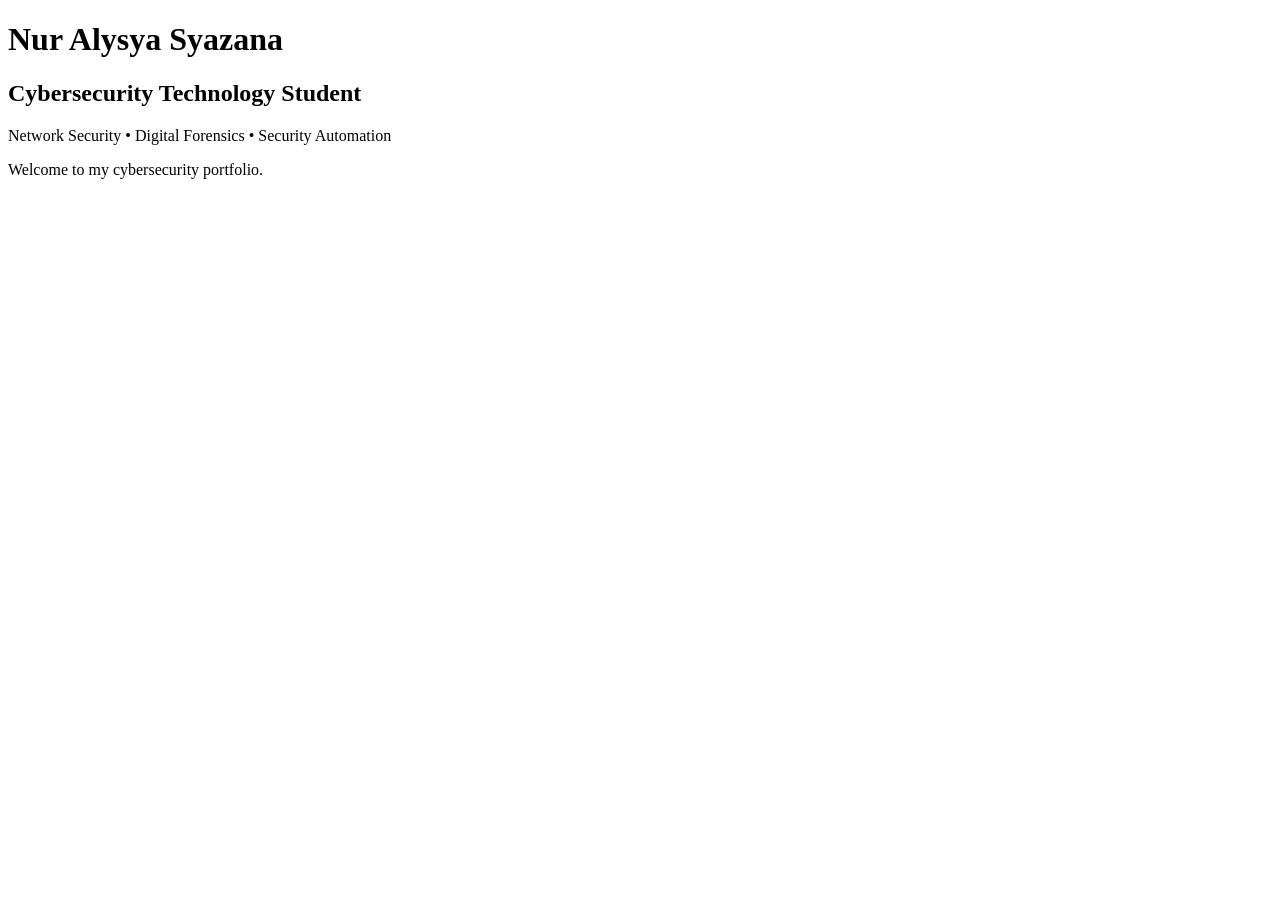
==== index.html @ 5897fd66 "Create index.html for cybersecurity portfolio Initial creation of an HTML portfolio page for Nur Aly" ====
<!DOCTYPE html>
<html lang="en">
<head>
    <meta charset="UTF-8">
    <meta name="viewport" content="width=device-width, initial-scale=1.0">
    <title>Nur Alysya Syazana | Cybersecurity Portfolio</title>
</head>

<body>

    <h1>Nur Alysya Syazana</h1>
    <h2>Cybersecurity Technology Student</h2>

    <p>
        Network Security • Digital Forensics • Security Automation
    </p>

    <p>
        Welcome to my cybersecurity portfolio.
    </p>

</body>
</html>
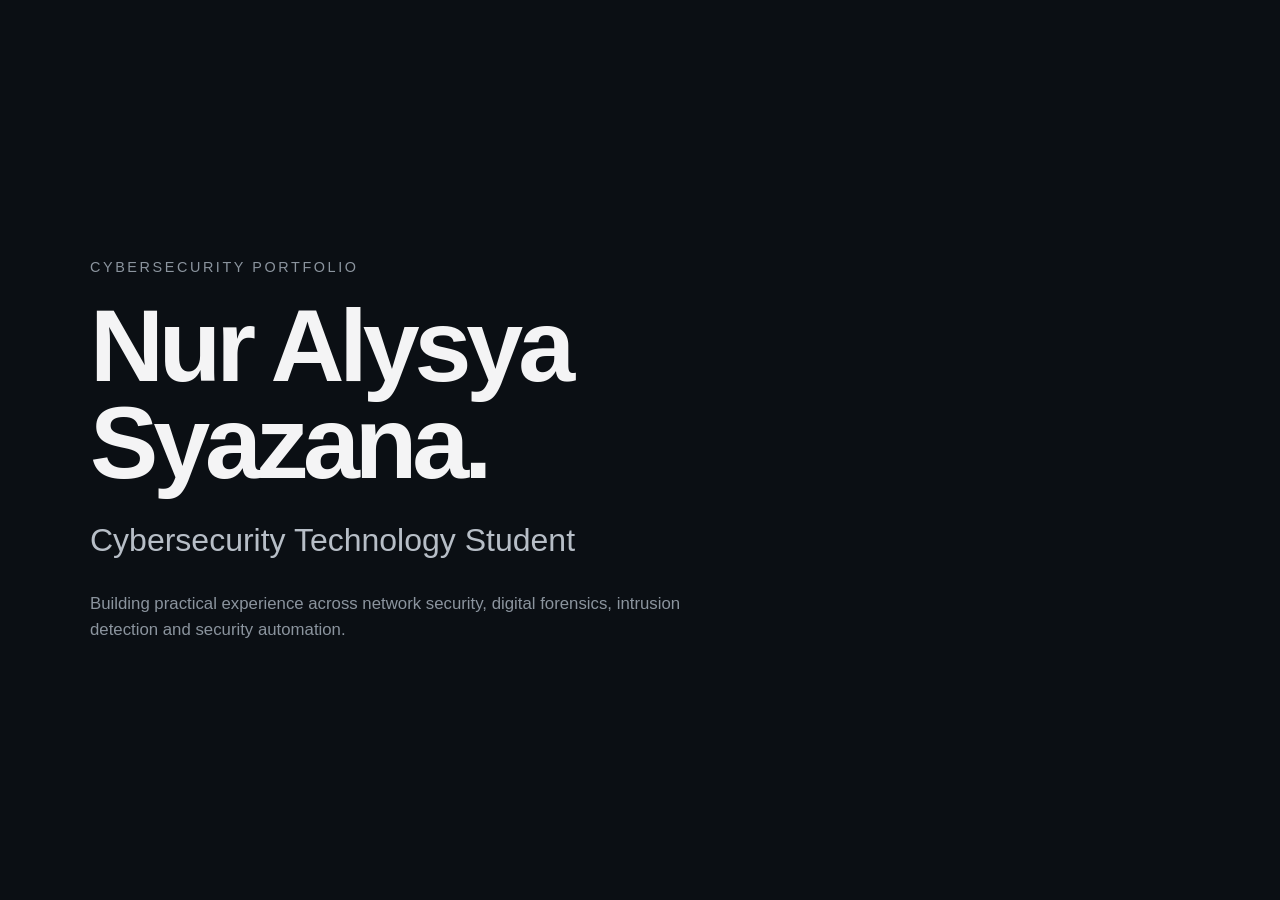
==== commit 42e0dda5: "Build portfolio hero section Updated the HTML structure to include a hero section with content relat" ====
--- a/index.html
+++ b/index.html
@@ -1,23 +1,34 @@
 <!DOCTYPE html>
 <html lang="en">
+
 <head>
     <meta charset="UTF-8">
     <meta name="viewport" content="width=device-width, initial-scale=1.0">
+    <link rel="stylesheet" href="style.css">
     <title>Nur Alysya Syazana | Cybersecurity Portfolio</title>
 </head>
 
 <body>
 
-    <h1>Nur Alysya Syazana</h1>
-    <h2>Cybersecurity Technology Student</h2>
+    <section class="hero">
+        <div class="container">
+            <div class="hero-content">
 
-    <p>
-        Network Security • Digital Forensics • Security Automation
-    </p>
+                <p class="eyebrow">Cybersecurity Portfolio</p>
 
-    <p>
-        Welcome to my cybersecurity portfolio.
-    </p>
+                <h1>Nur Alysya<br>Syazana.</h1>
+
+                <h2>Cybersecurity Technology Student</h2>
+
+                <p class="hero-description">
+                    Building practical experience across network security,
+                    digital forensics, intrusion detection and security automation.
+                </p>
+
+            </div>
+        </div>
+    </section>
 
 </body>
+
 </html>
--- a/style.css
+++ b/style.css
@@ -0,0 +1,59 @@
+* {
+    margin: 0;
+    padding: 0;
+    box-sizing: border-box;
+}
+
+html {
+    scroll-behavior: smooth;
+}
+
+body {
+    background-color: #0b0f14;
+    color: #f4f4f5;
+    font-family: Arial, Helvetica, sans-serif;
+    line-height: 1.6;
+}
+
+.container {
+    width: min(1100px, 90%);
+    margin: 0 auto;
+}
+
+.hero {
+    min-height: 100vh;
+    display: flex;
+    align-items: center;
+}
+
+.hero-content {
+    max-width: 850px;
+}
+
+.eyebrow {
+    font-size: 0.9rem;
+    text-transform: uppercase;
+    letter-spacing: 0.18em;
+    color: #8b949e;
+    margin-bottom: 18px;
+}
+
+h1 {
+    font-size: clamp(3rem, 8vw, 6.5rem);
+    line-height: 0.95;
+    letter-spacing: -0.05em;
+    margin-bottom: 24px;
+}
+
+.hero h2 {
+    font-size: clamp(1.3rem, 3vw, 2rem);
+    font-weight: 400;
+    color: #b7bec7;
+    margin-bottom: 24px;
+}
+
+.hero-description {
+    max-width: 650px;
+    font-size: 1.05rem;
+    color: #8b949e;
+}
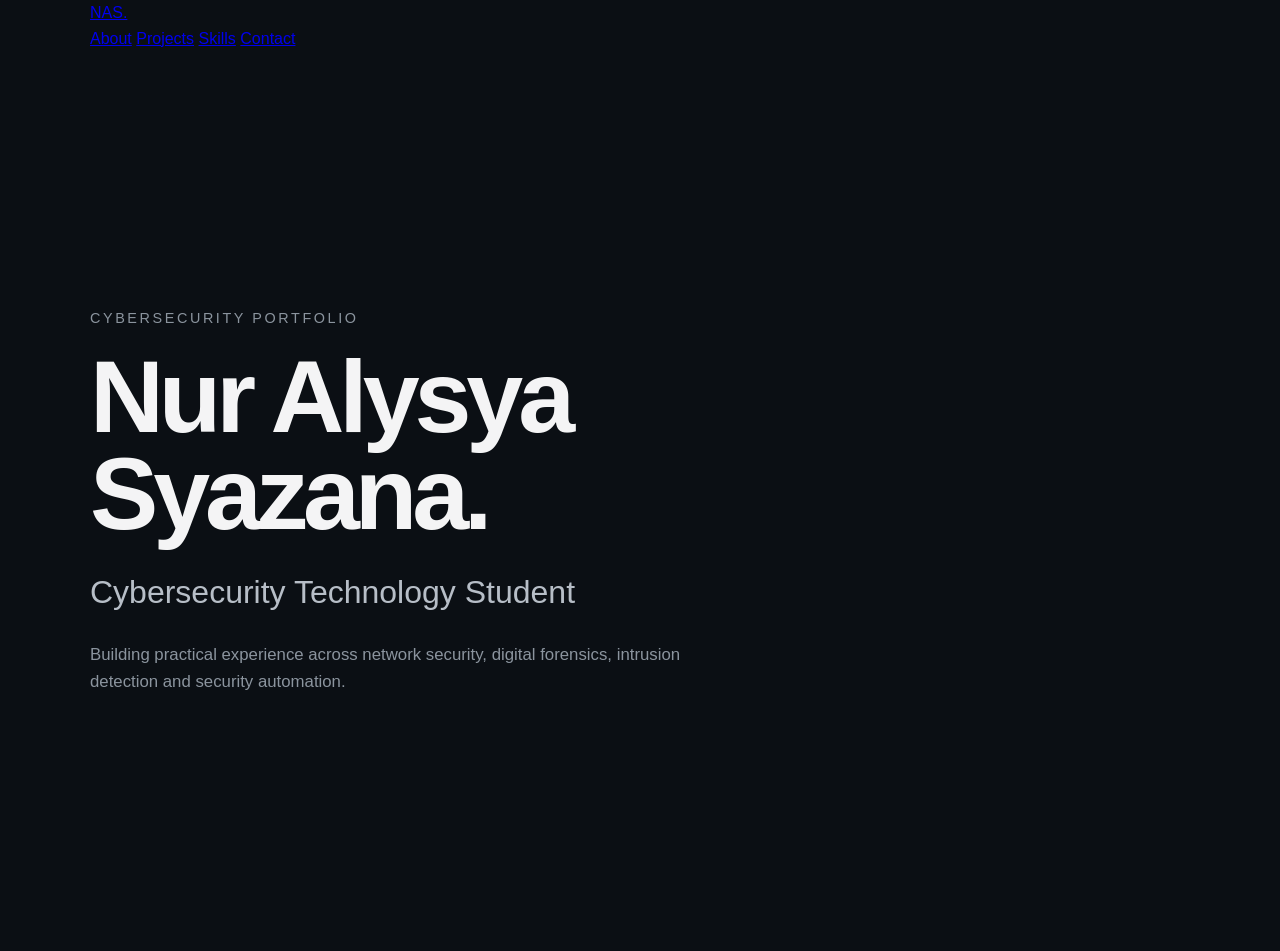
==== commit 856b98cd: "Add portfolio navigation" ====
--- a/index.html
+++ b/index.html
@@ -4,21 +4,49 @@
 <head>
     <meta charset="UTF-8">
     <meta name="viewport" content="width=device-width, initial-scale=1.0">
+
     <link rel="stylesheet" href="style.css">
+
     <title>Nur Alysya Syazana | Cybersecurity Portfolio</title>
 </head>
 
 <body>
 
+    <!-- NAVIGATION -->
+    <nav class="navbar">
+        <div class="container nav-container">
+
+            <a href="#" class="logo">NAS.</a>
+
+            <div class="nav-links">
+                <a href="#about">About</a>
+                <a href="#projects">Projects</a>
+                <a href="#skills">Skills</a>
+                <a href="#contact">Contact</a>
+            </div>
+
+        </div>
+    </nav>
+
+
+    <!-- HERO -->
     <section class="hero">
         <div class="container">
+
             <div class="hero-content">
 
-                <p class="eyebrow">Cybersecurity Portfolio</p>
+                <p class="eyebrow">
+                    Cybersecurity Portfolio
+                </p>
 
-                <h1>Nur Alysya<br>Syazana.</h1>
+                <h1>
+                    Nur Alysya<br>
+                    Syazana.
+                </h1>
 
-                <h2>Cybersecurity Technology Student</h2>
+                <h2>
+                    Cybersecurity Technology Student
+                </h2>
 
                 <p class="hero-description">
                     Building practical experience across network security,
@@ -26,6 +54,7 @@
                 </p>
 
             </div>
+
         </div>
     </section>
 
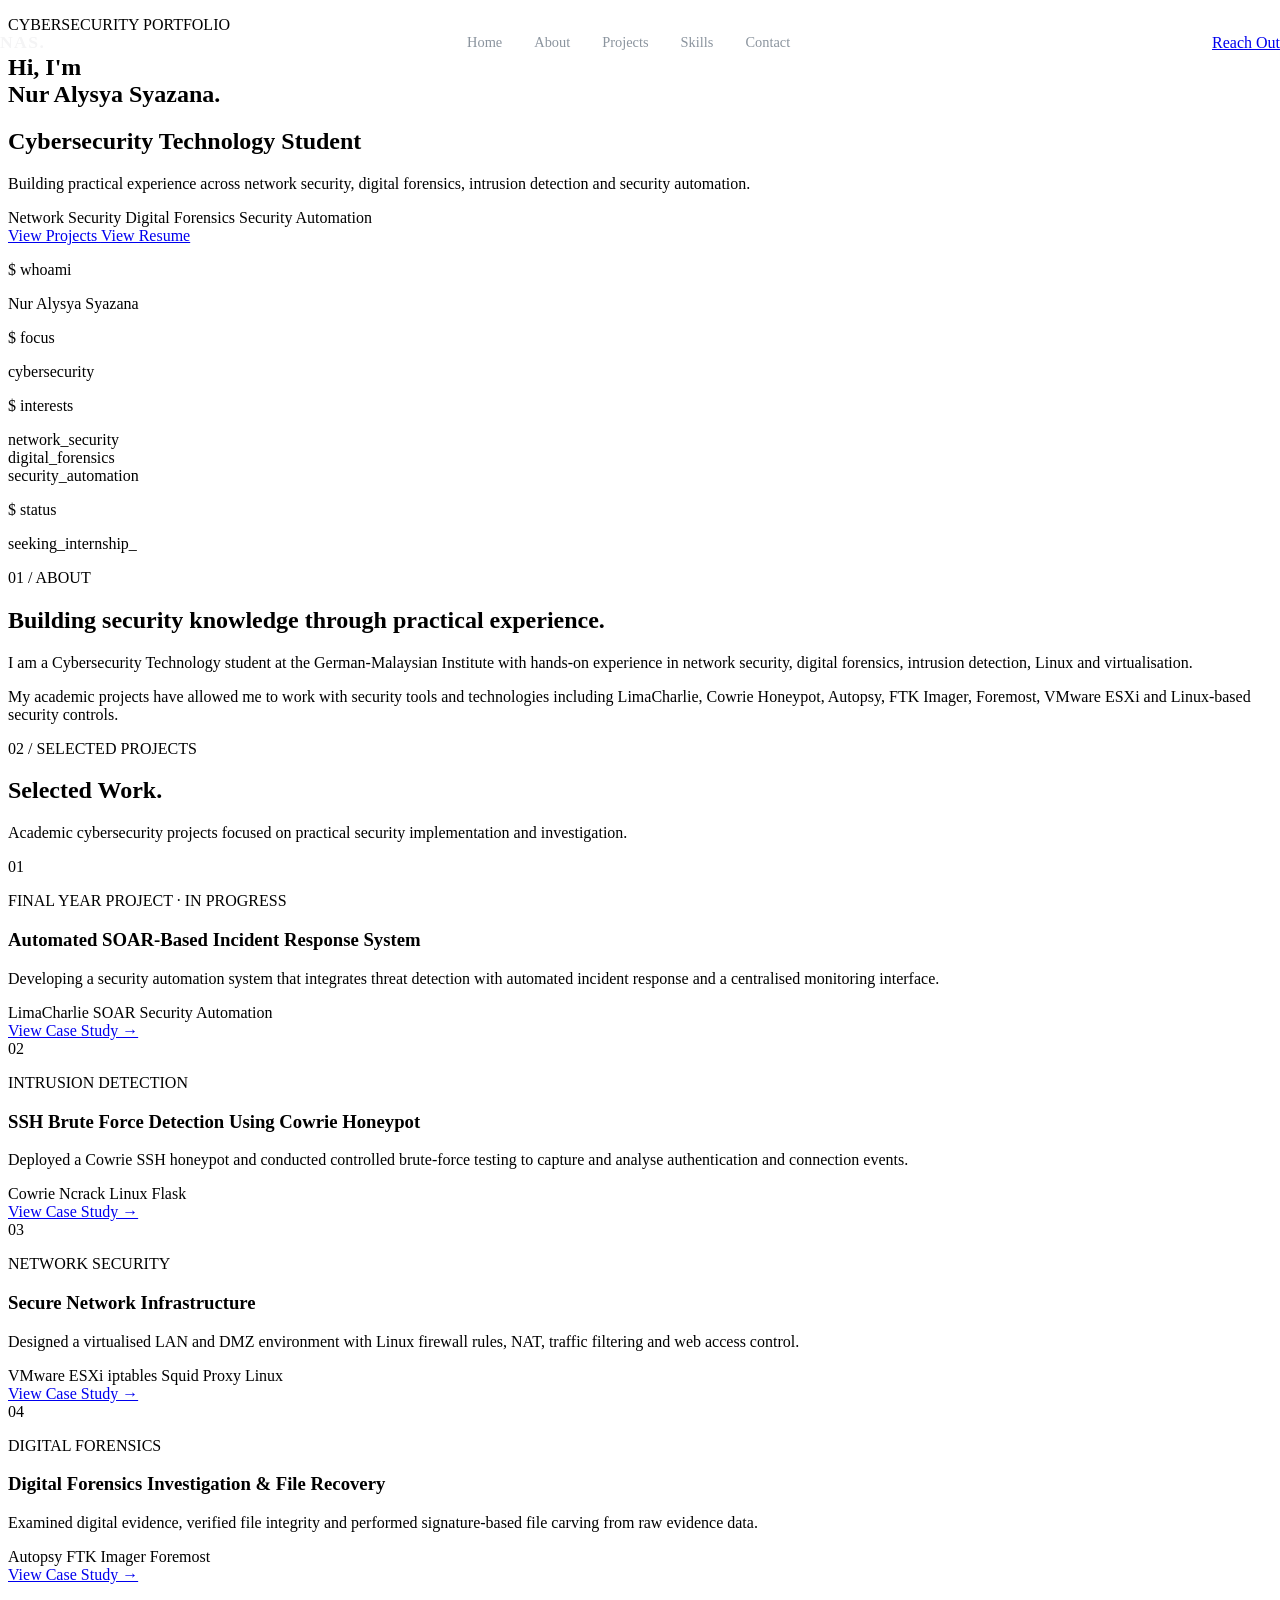
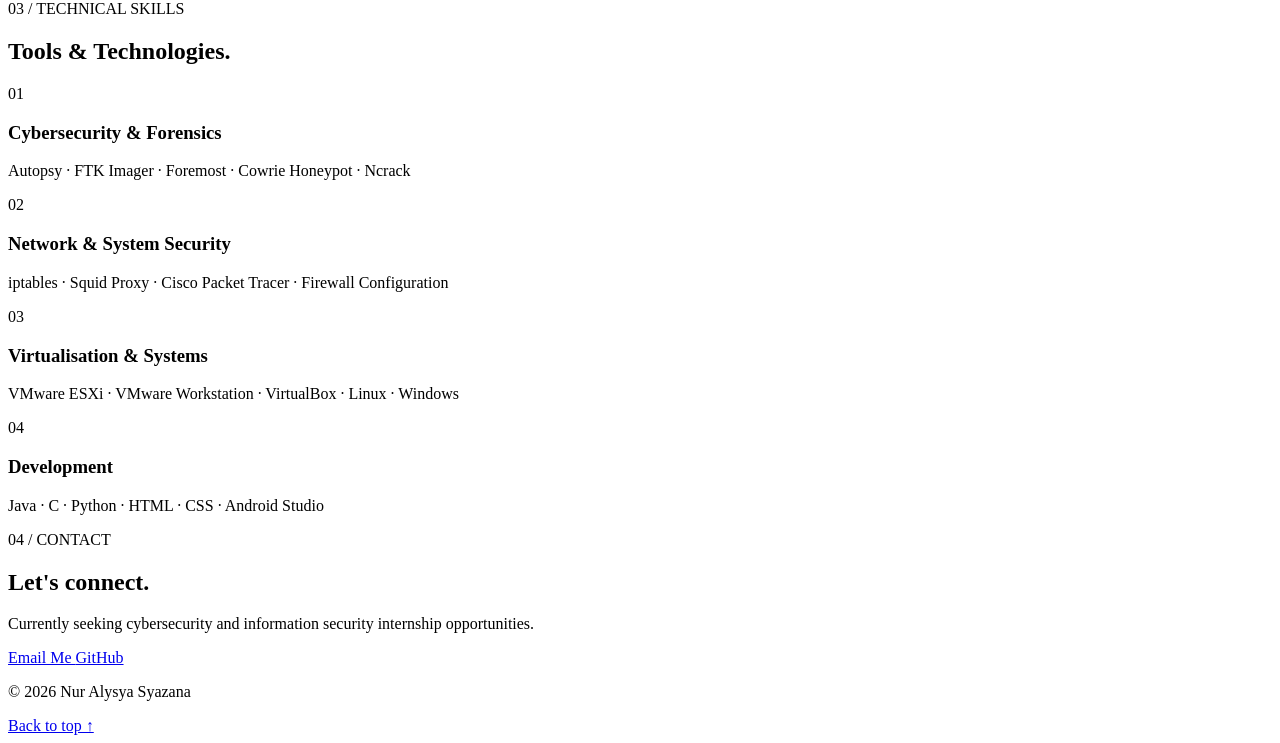
==== commit 226156a3: "Build complete portfolio structure" ====
--- a/index.html
+++ b/index.html
@@ -16,32 +16,36 @@
     <nav class="navbar">
         <div class="container nav-container">
 
-            <a href="#" class="logo">NAS.</a>
+            <a href="#home" class="logo">NAS<span>.</span></a>
 
             <div class="nav-links">
+                <a href="#home">Home</a>
                 <a href="#about">About</a>
                 <a href="#projects">Projects</a>
                 <a href="#skills">Skills</a>
                 <a href="#contact">Contact</a>
             </div>
 
+            <a href="#contact" class="nav-contact">Reach Out</a>
+
         </div>
     </nav>
 
 
-    <!-- HERO -->
-    <section class="hero">
-        <div class="container">
+    <!-- HOME -->
+    <section class="hero" id="home">
+
+        <div class="container hero-grid">
 
             <div class="hero-content">
 
                 <p class="eyebrow">
-                    Cybersecurity Portfolio
+                    CYBERSECURITY PORTFOLIO
                 </p>
 
                 <h1>
-                    Nur Alysya<br>
-                    Syazana.
+                    Hi, I'm<br>
+                    <span>Nur Alysya Syazana.</span>
                 </h1>
 
                 <h2>
@@ -53,11 +57,389 @@
                     digital forensics, intrusion detection and security automation.
                 </p>
 
-            </div>
-
-        </div>
+                <div class="hero-tags">
+                    <span>Network Security</span>
+                    <span>Digital Forensics</span>
+                    <span>Security Automation</span>
+                </div>
+
+                <div class="hero-buttons">
+                    <a href="#projects" class="btn btn-primary">
+                        View Projects
+                    </a>
+
+                    <a href="#" class="btn btn-secondary">
+                        View Resume
+                    </a>
+                </div>
+
+            </div>
+
+
+            <div class="hero-visual">
+
+                <div class="terminal-card">
+
+                    <div class="terminal-top">
+                        <span></span>
+                        <span></span>
+                        <span></span>
+                    </div>
+
+                    <div class="terminal-content">
+
+                        <p>
+                            <span class="terminal-symbol">$</span>
+                            whoami
+                        </p>
+
+                        <p class="terminal-answer">
+                            Nur Alysya Syazana
+                        </p>
+
+                        <p>
+                            <span class="terminal-symbol">$</span>
+                            focus
+                        </p>
+
+                        <p class="terminal-answer">
+                            cybersecurity
+                        </p>
+
+                        <p>
+                            <span class="terminal-symbol">$</span>
+                            interests
+                        </p>
+
+                        <p class="terminal-answer">
+                            network_security<br>
+                            digital_forensics<br>
+                            security_automation
+                        </p>
+
+                        <p>
+                            <span class="terminal-symbol">$</span>
+                            status
+                        </p>
+
+                        <p class="terminal-active">
+                            seeking_internship_
+                        </p>
+
+                    </div>
+
+                </div>
+
+            </div>
+
+        </div>
+
     </section>
 
+
+    <!-- ABOUT -->
+    <section class="section" id="about">
+
+        <div class="container">
+
+            <p class="section-number">01 / ABOUT</p>
+
+            <div class="about-grid">
+
+                <h2 class="section-title">
+                    Building security knowledge
+                    through practical experience.
+                </h2>
+
+                <div class="about-text">
+
+                    <p>
+                        I am a Cybersecurity Technology student at the
+                        German-Malaysian Institute with hands-on experience
+                        in network security, digital forensics, intrusion
+                        detection, Linux and virtualisation.
+                    </p>
+
+                    <p>
+                        My academic projects have allowed me to work with
+                        security tools and technologies including LimaCharlie,
+                        Cowrie Honeypot, Autopsy, FTK Imager, Foremost,
+                        VMware ESXi and Linux-based security controls.
+                    </p>
+
+                </div>
+
+            </div>
+
+        </div>
+
+    </section>
+
+
+    <!-- PROJECTS -->
+    <section class="section projects-section" id="projects">
+
+        <div class="container">
+
+            <p class="section-number">02 / SELECTED PROJECTS</p>
+
+            <div class="section-heading">
+                <h2 class="section-title">
+                    Selected Work.
+                </h2>
+
+                <p>
+                    Academic cybersecurity projects focused on practical
+                    security implementation and investigation.
+                </p>
+            </div>
+
+
+            <div class="project-grid">
+
+                <!-- PROJECT 1 -->
+                <article class="project-card">
+
+                    <div class="project-number">01</div>
+
+                    <p class="project-status">
+                        FINAL YEAR PROJECT · IN PROGRESS
+                    </p>
+
+                    <h3>
+                        Automated SOAR-Based
+                        Incident Response System
+                    </h3>
+
+                    <p class="project-description">
+                        Developing a security automation system that integrates
+                        threat detection with automated incident response and
+                        a centralised monitoring interface.
+                    </p>
+
+                    <div class="project-tools">
+                        <span>LimaCharlie</span>
+                        <span>SOAR</span>
+                        <span>Security Automation</span>
+                    </div>
+
+                    <a href="#" class="project-link">
+                        View Case Study →
+                    </a>
+
+                </article>
+
+
+                <!-- PROJECT 2 -->
+                <article class="project-card">
+
+                    <div class="project-number">02</div>
+
+                    <p class="project-status">
+                        INTRUSION DETECTION
+                    </p>
+
+                    <h3>
+                        SSH Brute Force Detection
+                        Using Cowrie Honeypot
+                    </h3>
+
+                    <p class="project-description">
+                        Deployed a Cowrie SSH honeypot and conducted controlled
+                        brute-force testing to capture and analyse authentication
+                        and connection events.
+                    </p>
+
+                    <div class="project-tools">
+                        <span>Cowrie</span>
+                        <span>Ncrack</span>
+                        <span>Linux</span>
+                        <span>Flask</span>
+                    </div>
+
+                    <a href="#" class="project-link">
+                        View Case Study →
+                    </a>
+
+                </article>
+
+
+                <!-- PROJECT 3 -->
+                <article class="project-card">
+
+                    <div class="project-number">03</div>
+
+                    <p class="project-status">
+                        NETWORK SECURITY
+                    </p>
+
+                    <h3>
+                        Secure Network
+                        Infrastructure
+                    </h3>
+
+                    <p class="project-description">
+                        Designed a virtualised LAN and DMZ environment with
+                        Linux firewall rules, NAT, traffic filtering and
+                        web access control.
+                    </p>
+
+                    <div class="project-tools">
+                        <span>VMware ESXi</span>
+                        <span>iptables</span>
+                        <span>Squid Proxy</span>
+                        <span>Linux</span>
+                    </div>
+
+                    <a href="#" class="project-link">
+                        View Case Study →
+                    </a>
+
+                </article>
+
+
+                <!-- PROJECT 4 -->
+                <article class="project-card">
+
+                    <div class="project-number">04</div>
+
+                    <p class="project-status">
+                        DIGITAL FORENSICS
+                    </p>
+
+                    <h3>
+                        Digital Forensics
+                        Investigation & File Recovery
+                    </h3>
+
+                    <p class="project-description">
+                        Examined digital evidence, verified file integrity
+                        and performed signature-based file carving from
+                        raw evidence data.
+                    </p>
+
+                    <div class="project-tools">
+                        <span>Autopsy</span>
+                        <span>FTK Imager</span>
+                        <span>Foremost</span>
+                    </div>
+
+                    <a href="#" class="project-link">
+                        View Case Study →
+                    </a>
+
+                </article>
+
+            </div>
+
+        </div>
+
+    </section>
+
+
+    <!-- SKILLS -->
+    <section class="section" id="skills">
+
+        <div class="container">
+
+            <p class="section-number">03 / TECHNICAL SKILLS</p>
+
+            <h2 class="section-title">
+                Tools & Technologies.
+            </h2>
+
+
+            <div class="skills-grid">
+
+                <div class="skill-card">
+                    <p>01</p>
+                    <h3>Cybersecurity & Forensics</h3>
+                    <span>
+                        Autopsy · FTK Imager · Foremost ·
+                        Cowrie Honeypot · Ncrack
+                    </span>
+                </div>
+
+                <div class="skill-card">
+                    <p>02</p>
+                    <h3>Network & System Security</h3>
+                    <span>
+                        iptables · Squid Proxy · Cisco Packet Tracer ·
+                        Firewall Configuration
+                    </span>
+                </div>
+
+                <div class="skill-card">
+                    <p>03</p>
+                    <h3>Virtualisation & Systems</h3>
+                    <span>
+                        VMware ESXi · VMware Workstation ·
+                        VirtualBox · Linux · Windows
+                    </span>
+                </div>
+
+                <div class="skill-card">
+                    <p>04</p>
+                    <h3>Development</h3>
+                    <span>
+                        Java · C · Python · HTML · CSS ·
+                        Android Studio
+                    </span>
+                </div>
+
+            </div>
+
+        </div>
+
+    </section>
+
+
+    <!-- CONTACT -->
+    <section class="section contact-section" id="contact">
+
+        <div class="container contact-container">
+
+            <p class="section-number">04 / CONTACT</p>
+
+            <h2>
+                Let's connect.
+            </h2>
+
+            <p class="contact-description">
+                Currently seeking cybersecurity and information security
+                internship opportunities.
+            </p>
+
+            <div class="contact-links">
+
+                <a href="mailto:alysya.nana@gmail.com">
+                    Email Me
+                </a>
+
+                <a href="https://github.com/Alysyazana19"
+                   target="_blank"
+                   rel="noopener noreferrer">
+                    GitHub
+                </a>
+
+            </div>
+
+            <div class="footer">
+
+                <p>
+                    © 2026 Nur Alysya Syazana
+                </p>
+
+                <a href="#home">
+                    Back to top ↑
+                </a>
+
+            </div>
+
+        </div>
+
+    </section>
+
 </body>
 
 </html>
--- a/style.css
+++ b/style.css
@@ -1,59 +1,40 @@
-* {
-    margin: 0;
-    padding: 0;
-    box-sizing: border-box;
+/* Navigation */
+
+.navbar {
+    position: absolute;
+    top: 0;
+    left: 0;
+    width: 100%;
+    padding: 32px 0;
+    z-index: 100;
 }
 
-html {
-    scroll-behavior: smooth;
-}
-
-body {
-    background-color: #0b0f14;
-    color: #f4f4f5;
-    font-family: Arial, Helvetica, sans-serif;
-    line-height: 1.6;
-}
-
-.container {
-    width: min(1100px, 90%);
-    margin: 0 auto;
-}
-
-.hero {
-    min-height: 100vh;
+.nav-container {
     display: flex;
+    justify-content: space-between;
     align-items: center;
 }
 
-.hero-content {
-    max-width: 850px;
+.logo {
+    color: #f4f4f5;
+    text-decoration: none;
+    font-size: 1.1rem;
+    font-weight: 700;
+    letter-spacing: 0.08em;
 }
 
-.eyebrow {
-    font-size: 0.9rem;
-    text-transform: uppercase;
-    letter-spacing: 0.18em;
-    color: #8b949e;
-    margin-bottom: 18px;
+.nav-links {
+    display: flex;
+    gap: 32px;
 }
 
-h1 {
-    font-size: clamp(3rem, 8vw, 6.5rem);
-    line-height: 0.95;
-    letter-spacing: -0.05em;
-    margin-bottom: 24px;
+.nav-links a {
+    color: #8b949e;
+    text-decoration: none;
+    font-size: 0.9rem;
+    transition: color 0.2s ease;
 }
 
-.hero h2 {
-    font-size: clamp(1.3rem, 3vw, 2rem);
-    font-weight: 400;
-    color: #b7bec7;
-    margin-bottom: 24px;
+.nav-links a:hover {
+    color: #f4f4f5;
 }
-
-.hero-description {
-    max-width: 650px;
-    font-size: 1.05rem;
-    color: #8b949e;
-}
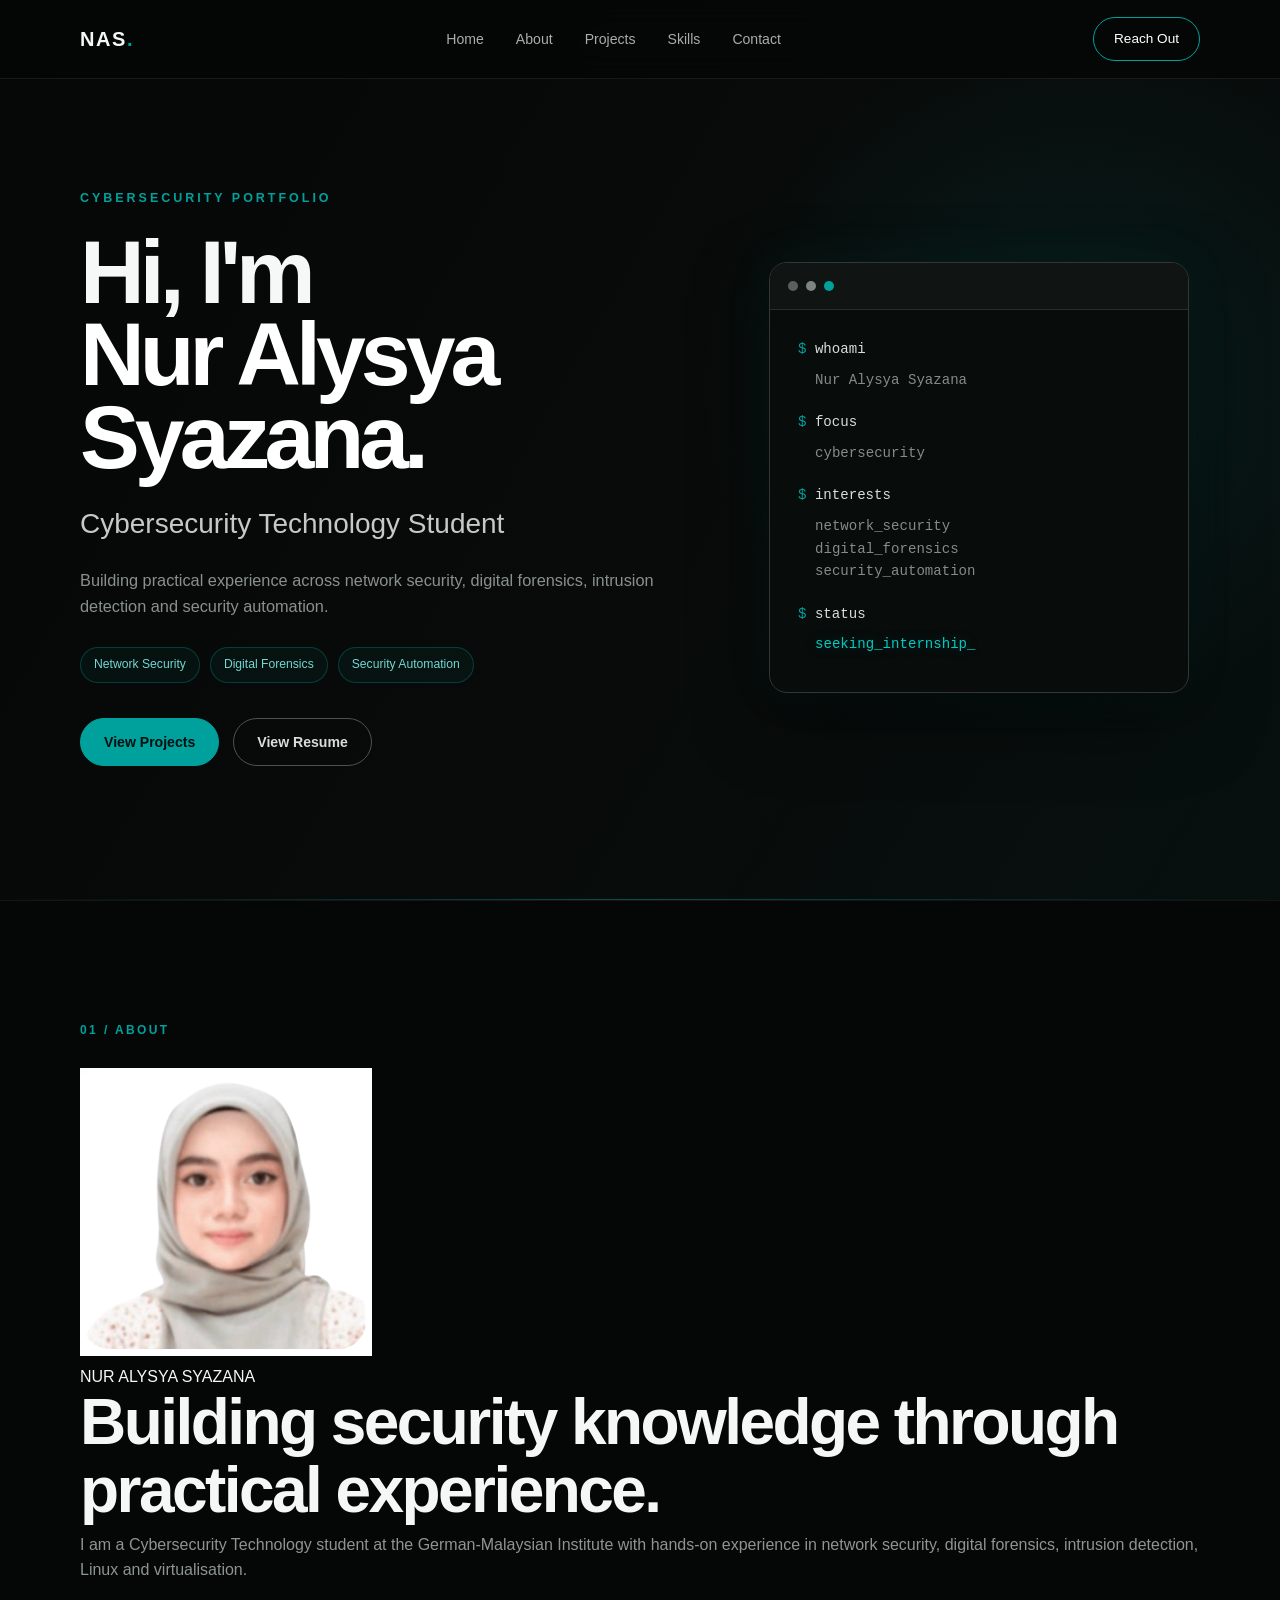
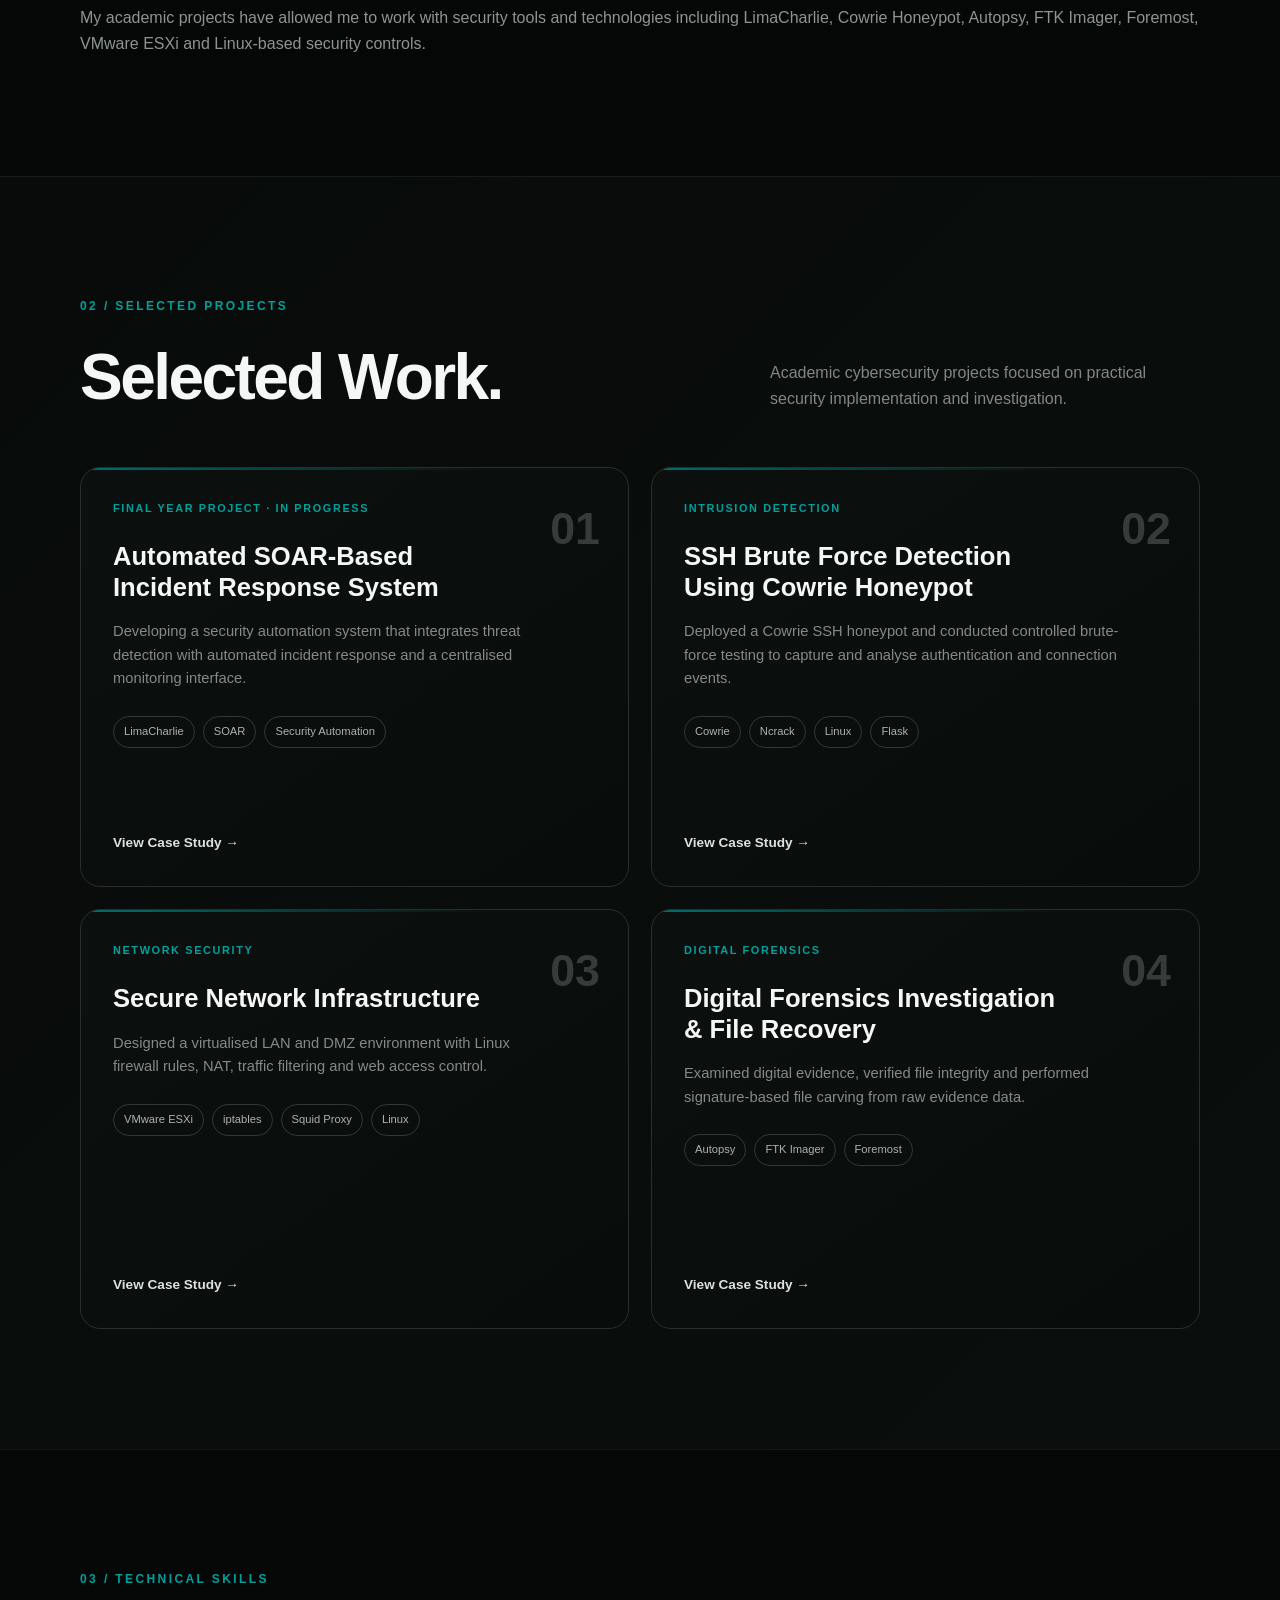
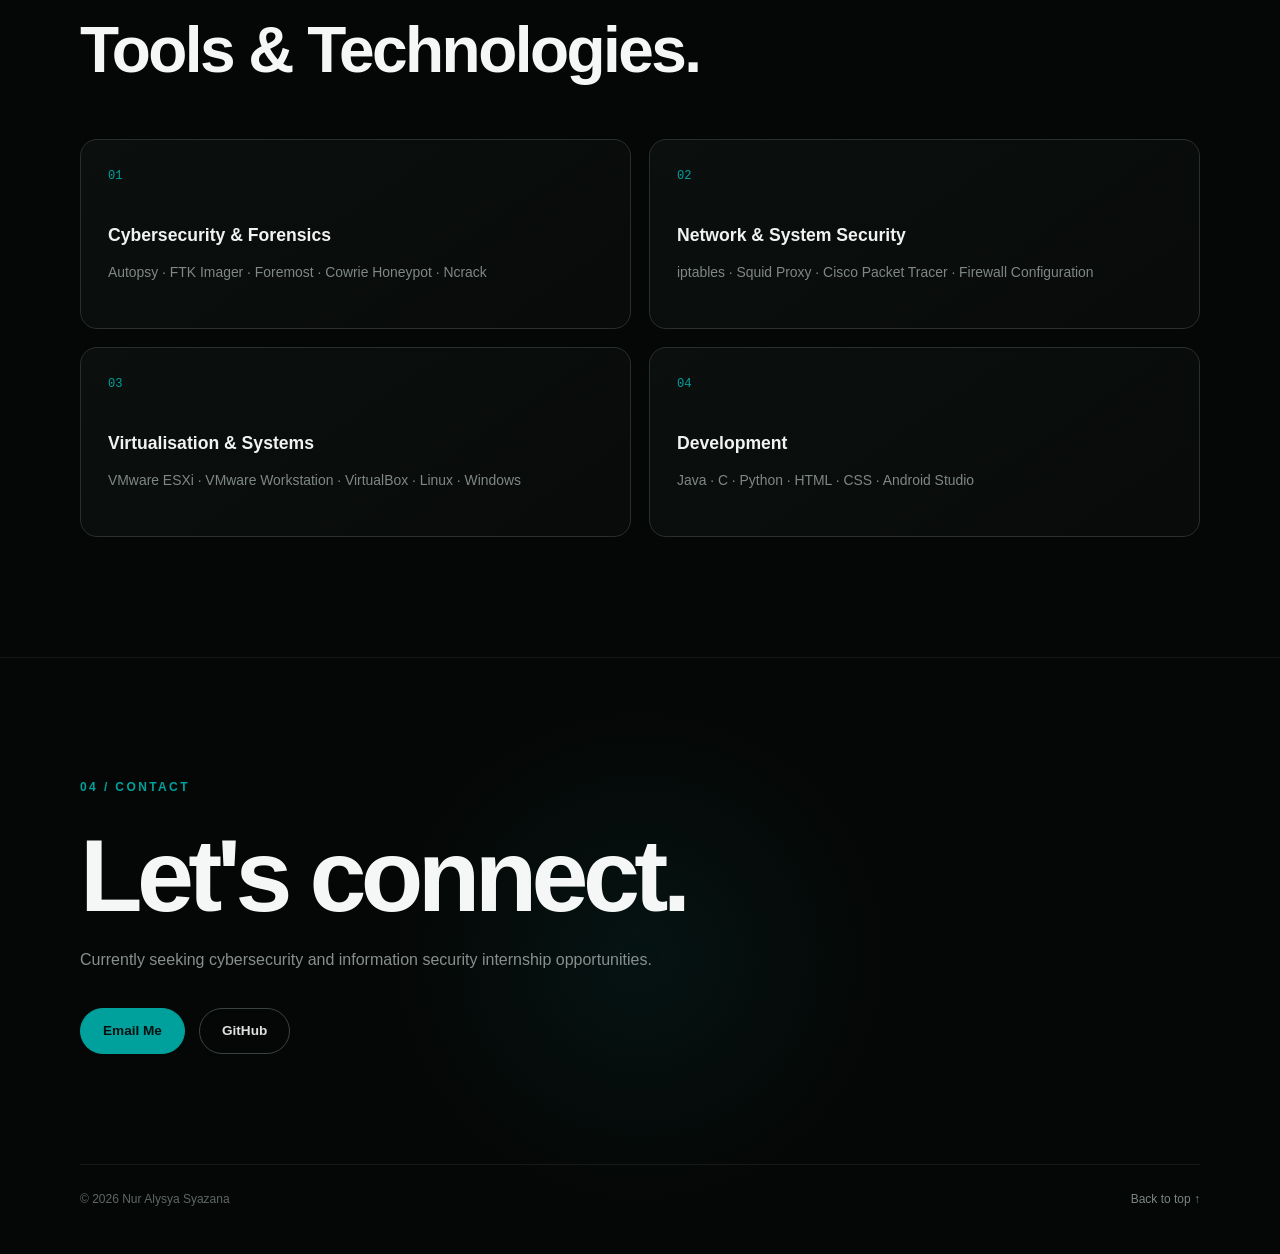
==== commit e9995ee6: "Add profile photo to About section Added profile photo section and updated content in the about sect" ====
--- a/index.html
+++ b/index.html
@@ -64,6 +64,7 @@
                 </div>
 
                 <div class="hero-buttons">
+
                     <a href="#projects" class="btn btn-primary">
                         View Projects
                     </a>
@@ -71,6 +72,7 @@
                     <a href="#" class="btn btn-secondary">
                         View Resume
                     </a>
+
                 </div>
 
             </div>
@@ -144,28 +146,51 @@
 
             <p class="section-number">01 / ABOUT</p>
 
-            <div class="about-grid">
-
-                <h2 class="section-title">
-                    Building security knowledge
-                    through practical experience.
-                </h2>
-
-                <div class="about-text">
-
-                    <p>
-                        I am a Cybersecurity Technology student at the
-                        German-Malaysian Institute with hands-on experience
-                        in network security, digital forensics, intrusion
-                        detection, Linux and virtualisation.
-                    </p>
-
-                    <p>
-                        My academic projects have allowed me to work with
-                        security tools and technologies including LimaCharlie,
-                        Cowrie Honeypot, Autopsy, FTK Imager, Foremost,
-                        VMware ESXi and Linux-based security controls.
-                    </p>
+            <div class="about-profile-grid">
+
+                <!-- PROFILE PHOTO -->
+                <div class="profile-photo-wrapper">
+
+                    <div class="profile-photo">
+                        <img
+                            src="profile.png"
+                            alt="Nur Alysya Syazana"
+                        >
+                    </div>
+
+                    <div class="profile-label">
+                        <span></span>
+                        NUR ALYSYA SYAZANA
+                    </div>
+
+                </div>
+
+
+                <!-- ABOUT CONTENT -->
+                <div class="about-content">
+
+                    <h2 class="section-title">
+                        Building security knowledge
+                        through practical experience.
+                    </h2>
+
+                    <div class="about-text">
+
+                        <p>
+                            I am a Cybersecurity Technology student at the
+                            German-Malaysian Institute with hands-on experience
+                            in network security, digital forensics, intrusion
+                            detection, Linux and virtualisation.
+                        </p>
+
+                        <p>
+                            My academic projects have allowed me to work with
+                            security tools and technologies including LimaCharlie,
+                            Cowrie Honeypot, Autopsy, FTK Imager, Foremost,
+                            VMware ESXi and Linux-based security controls.
+                        </p>
+
+                    </div>
 
                 </div>
 
@@ -184,6 +209,7 @@
             <p class="section-number">02 / SELECTED PROJECTS</p>
 
             <div class="section-heading">
+
                 <h2 class="section-title">
                     Selected Work.
                 </h2>
@@ -192,6 +218,7 @@
                     Academic cybersecurity projects focused on practical
                     security implementation and investigation.
                 </p>
+
             </div>
 
 
@@ -353,34 +380,45 @@
 
                 <div class="skill-card">
                     <p>01</p>
+
                     <h3>Cybersecurity & Forensics</h3>
+
                     <span>
                         Autopsy · FTK Imager · Foremost ·
                         Cowrie Honeypot · Ncrack
                     </span>
                 </div>
 
+
                 <div class="skill-card">
                     <p>02</p>
+
                     <h3>Network & System Security</h3>
+
                     <span>
                         iptables · Squid Proxy · Cisco Packet Tracer ·
                         Firewall Configuration
                     </span>
                 </div>
 
+
                 <div class="skill-card">
                     <p>03</p>
+
                     <h3>Virtualisation & Systems</h3>
+
                     <span>
                         VMware ESXi · VMware Workstation ·
                         VirtualBox · Linux · Windows
                     </span>
                 </div>
 
+
                 <div class="skill-card">
                     <p>04</p>
+
                     <h3>Development</h3>
+
                     <span>
                         Java · C · Python · HTML · CSS ·
                         Android Studio
@@ -410,19 +448,23 @@
                 internship opportunities.
             </p>
 
+
             <div class="contact-links">
 
                 <a href="mailto:alysya.nana@gmail.com">
                     Email Me
                 </a>
 
-                <a href="https://github.com/Alysyazana19"
-                   target="_blank"
-                   rel="noopener noreferrer">
+                <a
+                    href="https://github.com/Alysyazana19"
+                    target="_blank"
+                    rel="noopener noreferrer"
+                >
                     GitHub
                 </a>
 
             </div>
+
 
             <div class="footer">
 
--- a/style.css
+++ b/style.css
@@ -1,40 +1,952 @@
-/* Navigation */
+/* ========================================
+   NUR ALYSYA SYAZANA
+   CYBERSECURITY PORTFOLIO
+
+   Graphite / Turquoise / Silver
+======================================== */
+
+* {
+    margin: 0;
+    padding: 0;
+    box-sizing: border-box;
+}
+
+html {
+    scroll-behavior: smooth;
+}
+
+body {
+    background: #050706;
+    color: #f5f7f7;
+    font-family: Arial, Helvetica, sans-serif;
+    line-height: 1.6;
+    overflow-x: hidden;
+}
+
+a {
+    color: inherit;
+}
+
+.container {
+    width: min(1120px, 88%);
+    margin: 0 auto;
+}
+
+
+/* ========================================
+   NAVIGATION
+======================================== */
 
 .navbar {
+    position: fixed;
+    top: 0;
+    left: 0;
+    width: 100%;
+    z-index: 1000;
+
+    background: rgba(5, 7, 6, 0.90);
+    border-bottom: 1px solid rgba(255, 255, 255, 0.08);
+    backdrop-filter: blur(14px);
+}
+
+.nav-container {
+    min-height: 78px;
+
+    display: flex;
+    align-items: center;
+    justify-content: space-between;
+}
+
+.logo {
+    font-size: 1.25rem;
+    font-weight: 800;
+    letter-spacing: 0.08em;
+    text-decoration: none;
+}
+
+.logo span {
+    color: #00a19c;
+}
+
+.nav-links {
+    display: flex;
+    align-items: center;
+    gap: 32px;
+}
+
+.nav-links a {
+    color: #a7aeac;
+    font-size: 0.88rem;
+    text-decoration: none;
+    transition: 0.25s ease;
+}
+
+.nav-links a:hover {
+    color: #00a19c;
+}
+
+.nav-contact {
+    padding: 10px 20px;
+
+    border: 1px solid #00a19c;
+    border-radius: 999px;
+
+    color: #ffffff;
+    font-size: 0.85rem;
+    text-decoration: none;
+
+    transition: 0.25s ease;
+}
+
+.nav-contact:hover {
+    background: #00a19c;
+    color: #03100f;
+
+    box-shadow:
+        0 0 28px rgba(0, 161, 156, 0.28);
+}
+
+
+/* ========================================
+   HERO
+======================================== */
+
+.hero {
+    position: relative;
+
+    min-height: 100vh;
+
+    display: flex;
+    align-items: center;
+
+    padding: 135px 0 80px;
+
+    background:
+        radial-gradient(
+            circle at 82% 42%,
+            rgba(0, 161, 156, 0.11),
+            transparent 30%
+        ),
+        linear-gradient(
+            120deg,
+            #050706 0%,
+            #080b0a 55%,
+            #07100f 100%
+        );
+}
+
+/* Subtle technical line */
+
+.hero::after {
+    content: "";
+
+    position: absolute;
+    left: 0;
+    bottom: 0;
+
+    width: 100%;
+    height: 1px;
+
+    background: linear-gradient(
+        90deg,
+        transparent,
+        #00a19c,
+        transparent
+    );
+
+    opacity: 0.45;
+}
+
+.hero-grid {
+    display: grid;
+    grid-template-columns: 1.15fr 0.85fr;
+    gap: 80px;
+    align-items: center;
+}
+
+.hero-content {
+    max-width: 720px;
+}
+
+.eyebrow {
+    margin-bottom: 22px;
+
+    color: #00a19c;
+
+    font-size: 0.78rem;
+    font-weight: 700;
+    letter-spacing: 0.24em;
+}
+
+.hero h1 {
+    margin-bottom: 24px;
+
+    color: #f6f7f7;
+
+    font-size: clamp(3.8rem, 7vw, 6.8rem);
+    line-height: 0.92;
+    letter-spacing: -0.055em;
+}
+
+.hero h1 span {
+    color: #ffffff;
+}
+
+.hero h2 {
+    margin-bottom: 20px;
+
+    color: #c4cac8;
+
+    font-size: clamp(1.25rem, 2.5vw, 1.75rem);
+    font-weight: 400;
+}
+
+.hero-description {
+    max-width: 650px;
+
+    color: #89918f;
+
+    font-size: 1.02rem;
+}
+
+
+/* HERO TAGS */
+
+.hero-tags {
+    display: flex;
+    flex-wrap: wrap;
+    gap: 10px;
+
+    margin-top: 28px;
+}
+
+.hero-tags span {
+    padding: 7px 13px;
+
+    border: 1px solid rgba(0, 161, 156, 0.30);
+    border-radius: 999px;
+
+    background: rgba(0, 161, 156, 0.06);
+
+    color: #73d6d1;
+
+    font-size: 0.76rem;
+}
+
+
+/* HERO BUTTONS */
+
+.hero-buttons {
+    display: flex;
+    flex-wrap: wrap;
+    gap: 14px;
+
+    margin-top: 35px;
+}
+
+.btn {
+    display: inline-block;
+
+    padding: 12px 23px;
+
+    border-radius: 999px;
+
+    font-size: 0.88rem;
+    font-weight: 600;
+    text-decoration: none;
+
+    transition: 0.25s ease;
+}
+
+.btn-primary {
+    background: #00a19c;
+    border: 1px solid #00a19c;
+
+    color: #02100f;
+}
+
+.btn-primary:hover {
+    transform: translateY(-2px);
+
+    background: #12b8b1;
+
+    box-shadow:
+        0 0 30px rgba(0, 161, 156, 0.30);
+}
+
+.btn-secondary {
+    border: 1px solid #4b5250;
+
+    color: #d9dddc;
+}
+
+.btn-secondary:hover {
+    transform: translateY(-2px);
+
+    border-color: #00a19c;
+    color: #ffffff;
+}
+
+
+/* ========================================
+   TERMINAL
+======================================== */
+
+.hero-visual {
+    display: flex;
+    justify-content: center;
+}
+
+.terminal-card {
+    width: 100%;
+    max-width: 420px;
+
+    overflow: hidden;
+
+    border: 1px solid #303735;
+    border-radius: 18px;
+
+    background: #080c0b;
+
+    box-shadow:
+        0 25px 70px rgba(0, 0, 0, 0.50),
+        0 0 50px rgba(0, 161, 156, 0.08);
+}
+
+.terminal-top {
+    height: 47px;
+
+    display: flex;
+    align-items: center;
+    gap: 8px;
+
+    padding: 0 18px;
+
+    background: #101412;
+    border-bottom: 1px solid #282e2c;
+}
+
+.terminal-top span {
+    width: 10px;
+    height: 10px;
+
+    border-radius: 50%;
+
+    background: #59605e;
+}
+
+.terminal-top span:nth-child(2) {
+    background: #7d8582;
+}
+
+.terminal-top span:nth-child(3) {
+    background: #00a19c;
+}
+
+.terminal-content {
+    min-height: 370px;
+
+    padding: 28px;
+
+    color: #d9dddc;
+
+    font-family: "Courier New", Courier, monospace;
+    font-size: 0.88rem;
+}
+
+.terminal-content p {
+    margin-bottom: 8px;
+}
+
+.terminal-symbol {
+    color: #00a19c;
+}
+
+.terminal-answer {
+    margin-bottom: 20px !important;
+
+    padding-left: 17px;
+
+    color: #838c89;
+}
+
+.terminal-active {
+    padding-left: 17px;
+
+    color: #00c9c1;
+
+    text-shadow:
+        0 0 14px rgba(0, 201, 193, 0.30);
+}
+
+
+/* ========================================
+   GENERAL SECTIONS
+======================================== */
+
+.section {
+    position: relative;
+
+    padding: 120px 0;
+
+    border-top: 1px solid rgba(255, 255, 255, 0.06);
+}
+
+.section-number {
+    margin-bottom: 28px;
+
+    color: #00a19c;
+
+    font-size: 0.75rem;
+    font-weight: 700;
+    letter-spacing: 0.20em;
+}
+
+.section-title {
+    font-size: clamp(2.4rem, 5vw, 4.4rem);
+    line-height: 1.05;
+    letter-spacing: -0.04em;
+}
+
+.section-heading {
+    display: flex;
+    align-items: end;
+    justify-content: space-between;
+    gap: 50px;
+
+    margin-bottom: 55px;
+}
+
+.section-heading > p {
+    max-width: 430px;
+
+    color: #7f8885;
+}
+
+
+/* ========================================
+   ABOUT
+======================================== */
+
+.about-grid {
+    display: grid;
+    grid-template-columns: 1.15fr 0.85fr;
+    gap: 100px;
+    align-items: start;
+}
+
+.about-text {
+    padding-top: 8px;
+
+    color: #8c9592;
+
+    font-size: 1rem;
+}
+
+.about-text p + p {
+    margin-top: 22px;
+}
+
+
+/* ========================================
+   PROJECTS
+======================================== */
+
+.projects-section {
+    background:
+        linear-gradient(
+            135deg,
+            #080b0a 0%,
+            #0a0f0e 100%
+        );
+}
+
+.project-grid {
+    display: grid;
+    grid-template-columns: repeat(2, 1fr);
+    gap: 22px;
+}
+
+.project-card {
+    position: relative;
+
+    min-height: 420px;
+
+    display: flex;
+    flex-direction: column;
+
+    padding: 32px;
+
+    overflow: hidden;
+
+    border: 1px solid #292f2d;
+    border-radius: 20px;
+
+    background:
+        linear-gradient(
+            145deg,
+            #0c100f,
+            #080c0b
+        );
+
+    transition:
+        transform 0.25s ease,
+        border-color 0.25s ease,
+        box-shadow 0.25s ease;
+}
+
+
+/* Petronas accent line */
+
+.project-card::before {
+    content: "";
+
     position: absolute;
     top: 0;
     left: 0;
+
     width: 100%;
-    padding: 32px 0;
-    z-index: 100;
-}
-
-.nav-container {
+    height: 2px;
+
+    background: linear-gradient(
+        90deg,
+        #00a19c,
+        transparent 75%
+    );
+
+    opacity: 0.65;
+}
+
+.project-card:hover {
+    transform: translateY(-6px);
+
+    border-color: rgba(0, 161, 156, 0.65);
+
+    box-shadow:
+        0 22px 55px rgba(0, 0, 0, 0.32),
+        0 0 35px rgba(0, 161, 156, 0.08);
+}
+
+.project-number {
+    position: absolute;
+    top: 25px;
+    right: 28px;
+
+    color: #353c39;
+
+    font-size: 2.8rem;
+    font-weight: 800;
+}
+
+.project-status {
+    margin-bottom: 24px;
+
+    color: #00a19c;
+
+    font-size: 0.68rem;
+    font-weight: 700;
+    letter-spacing: 0.15em;
+}
+
+.project-card h3 {
+    max-width: 80%;
+
+    margin-bottom: 18px;
+
+    color: #f5f7f6;
+
+    font-size: 1.6rem;
+    line-height: 1.2;
+}
+
+.project-description {
+    max-width: 90%;
+
+    margin-bottom: 25px;
+
+    color: #828b88;
+
+    font-size: 0.92rem;
+}
+
+.project-tools {
+    display: flex;
+    flex-wrap: wrap;
+    gap: 8px;
+
+    margin-bottom: 30px;
+}
+
+.project-tools span {
+    padding: 6px 10px;
+
+    border: 1px solid #303936;
+    border-radius: 999px;
+
+    color: #abb3b0;
+
+    font-size: 0.7rem;
+}
+
+.project-link {
+    margin-top: auto;
+
+    width: fit-content;
+
+    color: #dce2e0;
+
+    font-size: 0.85rem;
+    font-weight: 600;
+    text-decoration: none;
+
+    transition: 0.2s ease;
+}
+
+.project-link:hover {
+    color: #00c9c1;
+}
+
+
+/* ========================================
+   SKILLS
+======================================== */
+
+#skills .section-title {
+    margin-bottom: 55px;
+}
+
+.skills-grid {
+    display: grid;
+    grid-template-columns: repeat(2, 1fr);
+    gap: 18px;
+}
+
+.skill-card {
+    position: relative;
+
+    min-height: 190px;
+
+    padding: 27px;
+
+    overflow: hidden;
+
+    border: 1px solid #292f2d;
+    border-radius: 17px;
+
+    background:
+        linear-gradient(
+            145deg,
+            #0b0f0e,
+            #080b0a
+        );
+
+    transition: 0.25s ease;
+}
+
+.skill-card:hover {
+    border-color: rgba(0, 161, 156, 0.50);
+
+    transform: translateY(-3px);
+}
+
+.skill-card > p {
+    margin-bottom: 35px;
+
+    color: #00a19c;
+
+    font-family: "Courier New", Courier, monospace;
+    font-size: 0.76rem;
+}
+
+.skill-card h3 {
+    margin-bottom: 10px;
+
+    color: #f1f3f2;
+
+    font-size: 1.1rem;
+}
+
+.skill-card span {
+    color: #7f8885;
+
+    font-size: 0.87rem;
+    line-height: 1.8;
+}
+
+
+/* ========================================
+   CONTACT
+======================================== */
+
+.contact-section {
+    padding-bottom: 45px;
+
+    background:
+        radial-gradient(
+            circle at 50% 50%,
+            rgba(0, 161, 156, 0.08),
+            transparent 35%
+        ),
+        #050706;
+}
+
+.contact-container > h2 {
+    margin-bottom: 20px;
+
+    font-size: clamp(3.3rem, 8vw, 7rem);
+    line-height: 1;
+    letter-spacing: -0.055em;
+}
+
+.contact-description {
+    max-width: 600px;
+
+    color: #87908d;
+
+    font-size: 1rem;
+}
+
+.contact-links {
+    display: flex;
+    flex-wrap: wrap;
+    gap: 14px;
+
+    margin-top: 35px;
+}
+
+.contact-links a {
+    padding: 11px 22px;
+
+    border: 1px solid #3b4340;
+    border-radius: 999px;
+
+    color: #dce1df;
+
+    font-size: 0.85rem;
+    font-weight: 600;
+    text-decoration: none;
+
+    transition: 0.25s ease;
+}
+
+.contact-links a:first-child {
+    border-color: #00a19c;
+    background: #00a19c;
+
+    color: #02100f;
+}
+
+.contact-links a:hover {
+    transform: translateY(-2px);
+
+    border-color: #00a19c;
+
+    box-shadow:
+        0 0 25px rgba(0, 161, 156, 0.12);
+}
+
+
+/* ========================================
+   FOOTER
+======================================== */
+
+.footer {
     display: flex;
     justify-content: space-between;
     align-items: center;
-}
-
-.logo {
-    color: #f4f4f5;
+
+    margin-top: 110px;
+    padding-top: 25px;
+
+    border-top: 1px solid rgba(255, 255, 255, 0.07);
+
+    color: #5e6764;
+
+    font-size: 0.75rem;
+}
+
+.footer a {
+    color: #7b8582;
     text-decoration: none;
-    font-size: 1.1rem;
-    font-weight: 700;
-    letter-spacing: 0.08em;
-}
-
-.nav-links {
-    display: flex;
-    gap: 32px;
-}
-
-.nav-links a {
-    color: #8b949e;
-    text-decoration: none;
-    font-size: 0.9rem;
-    transition: color 0.2s ease;
-}
-
-.nav-links a:hover {
-    color: #f4f4f5;
-}
+}
+
+.footer a:hover {
+    color: #00a19c;
+}
+
+
+/* ========================================
+   TEXT SELECTION
+======================================== */
+
+::selection {
+    background: #00a19c;
+    color: #04100f;
+}
+
+
+/* ========================================
+   SCROLLBAR
+======================================== */
+
+::-webkit-scrollbar {
+    width: 9px;
+}
+
+::-webkit-scrollbar-track {
+    background: #050706;
+}
+
+::-webkit-scrollbar-thumb {
+    background: #303735;
+    border-radius: 10px;
+}
+
+::-webkit-scrollbar-thumb:hover {
+    background: #00a19c;
+}
+
+
+/* ========================================
+   TABLET
+======================================== */
+
+@media (max-width: 900px) {
+
+    .nav-links {
+        display: none;
+    }
+
+    .hero-grid,
+    .about-grid {
+        grid-template-columns: 1fr;
+    }
+
+    .hero-grid {
+        gap: 60px;
+    }
+
+    .hero {
+        padding-top: 150px;
+    }
+
+    .hero-visual {
+        justify-content: flex-start;
+    }
+
+    .terminal-card {
+        max-width: 520px;
+    }
+
+    .about-grid {
+        gap: 40px;
+    }
+
+    .section-heading {
+        display: block;
+    }
+
+    .section-heading > p {
+        margin-top: 22px;
+    }
+
+    .project-grid,
+    .skills-grid {
+        grid-template-columns: 1fr;
+    }
+
+}
+
+
+/* ========================================
+   MOBILE
+======================================== */
+
+@media (max-width: 600px) {
+
+    .container {
+        width: 90%;
+    }
+
+    .navbar {
+        position: absolute;
+    }
+
+    .nav-container {
+        min-height: 70px;
+    }
+
+    .nav-contact {
+        padding: 8px 15px;
+        font-size: 0.75rem;
+    }
+
+    .hero {
+        min-height: auto;
+
+        padding-top: 135px;
+        padding-bottom: 90px;
+    }
+
+    .hero h1 {
+        font-size: clamp(3.2rem, 16vw, 5rem);
+    }
+
+    .hero h2 {
+        font-size: 1.2rem;
+    }
+
+    .hero-buttons {
+        flex-direction: column;
+        align-items: flex-start;
+    }
+
+    .btn {
+        text-align: center;
+    }
+
+    .terminal-content {
+        min-height: auto;
+
+        padding: 23px;
+
+        font-size: 0.78rem;
+    }
+
+    .section {
+        padding: 85px 0;
+    }
+
+    .section-title {
+        font-size: 2.6rem;
+    }
+
+    .project-card {
+        min-height: 390px;
+
+        padding: 25px;
+    }
+
+    .project-number {
+        font-size: 2rem;
+    }
+
+    .project-card h3 {
+        max-width: 90%;
+
+        font-size: 1.35rem;
+    }
+
+    .contact-container > h2 {
+        font-size: 3.5rem;
+    }
+
+    .footer {
+        align-items: flex-start;
+        flex-direction: column;
+        gap: 12px;
+
+        margin-top: 80px;
+    }
+
+}
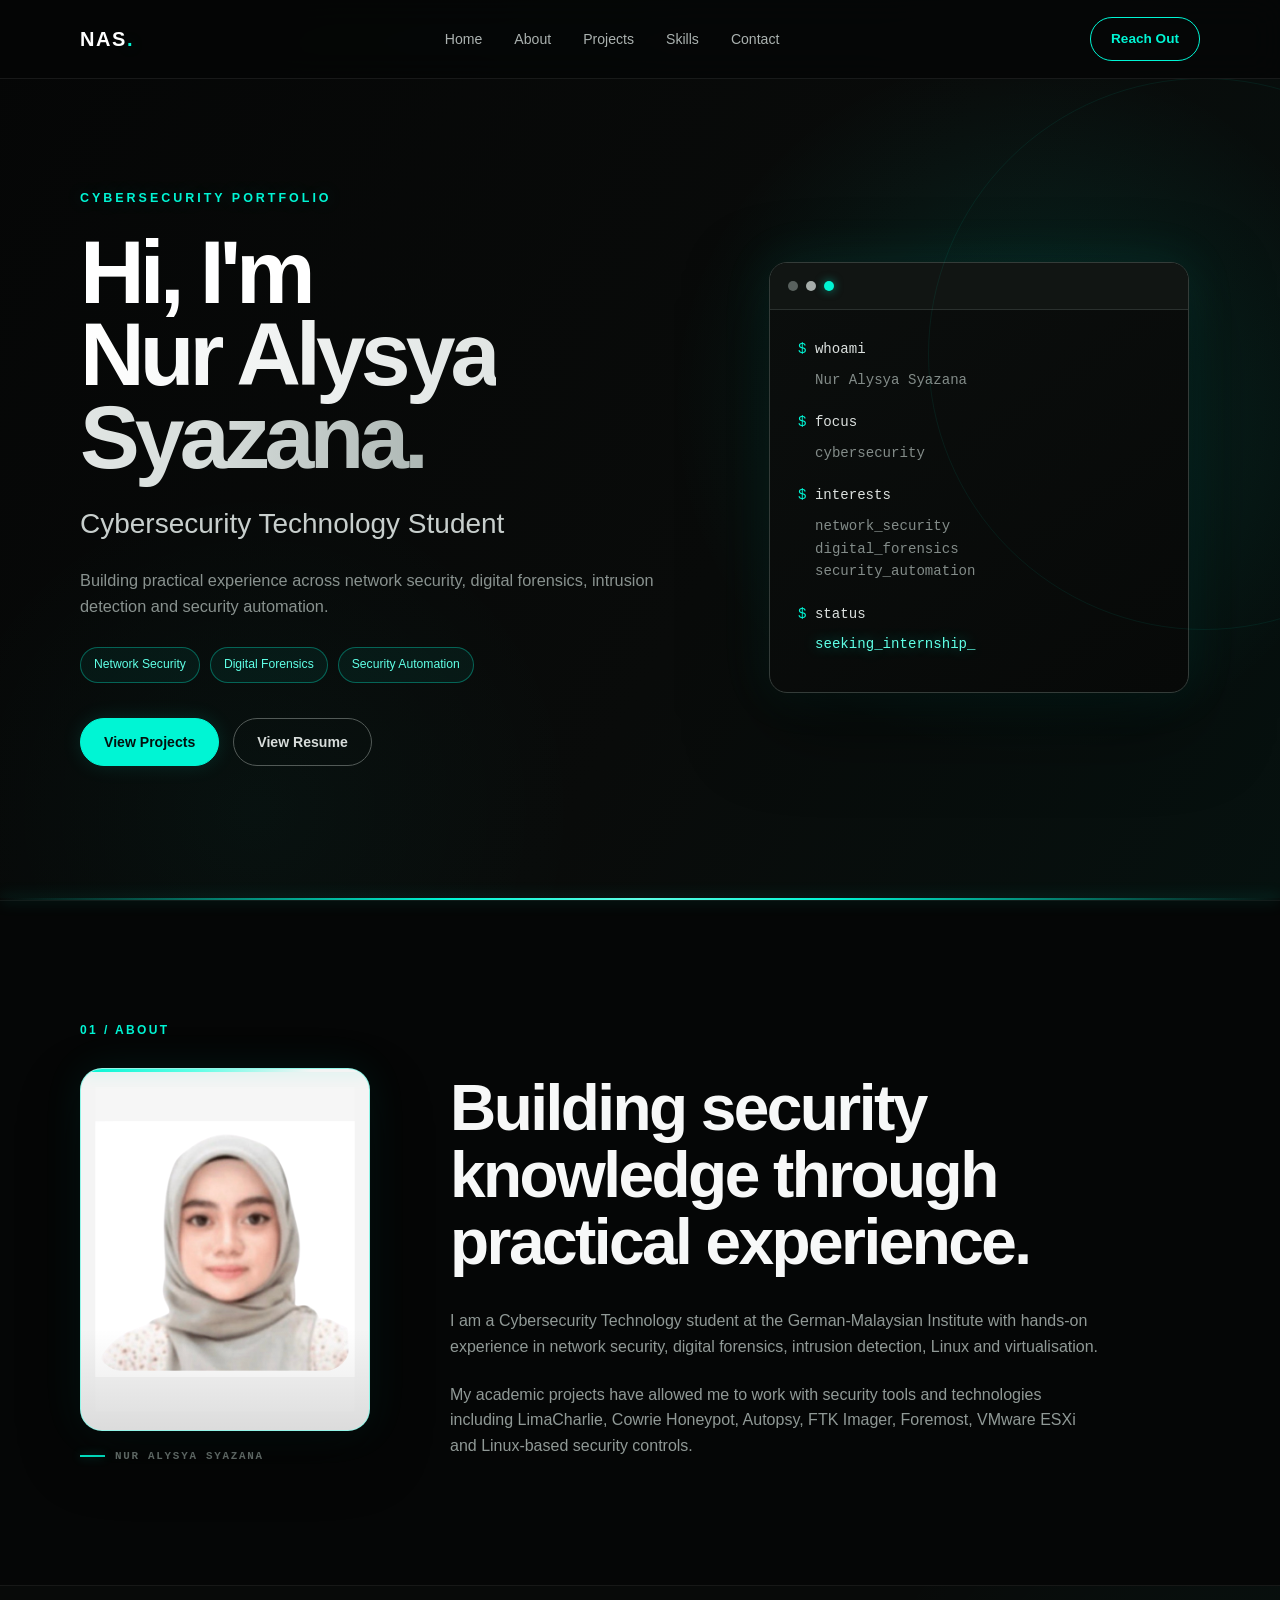
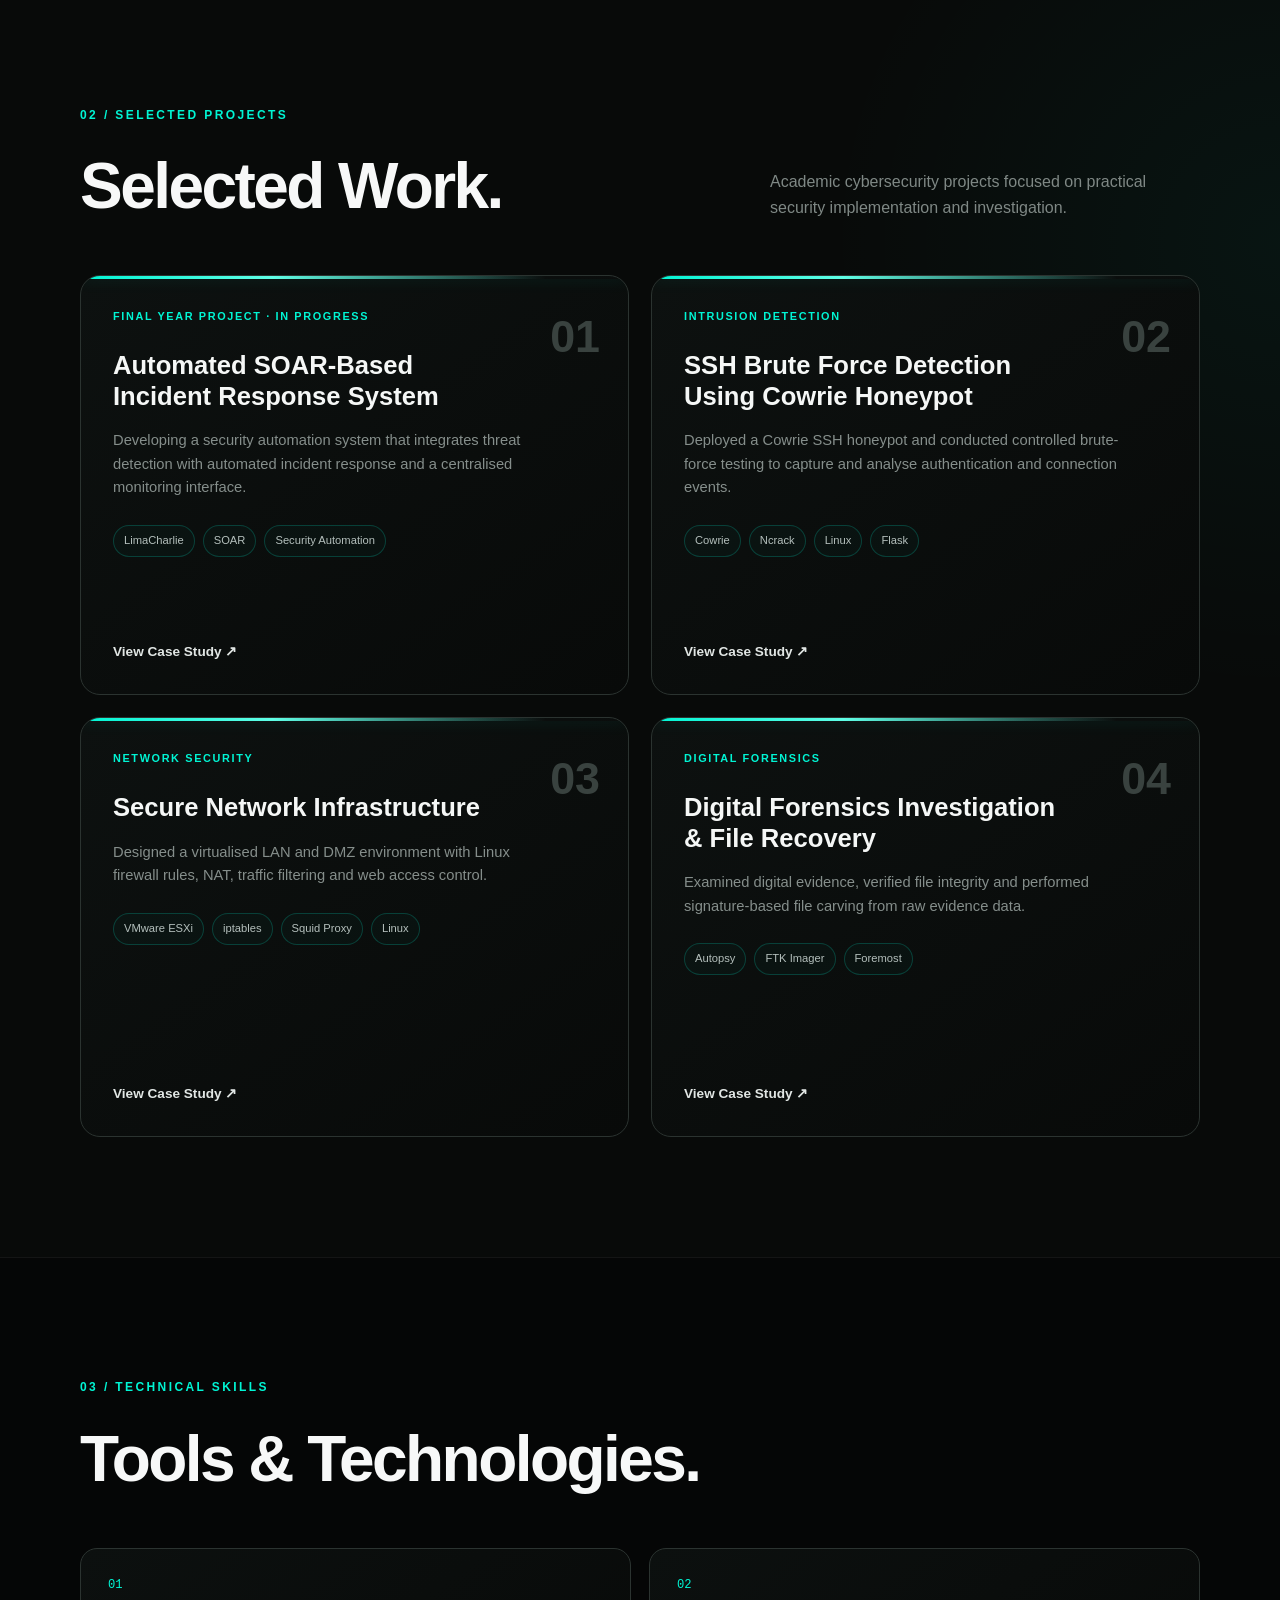
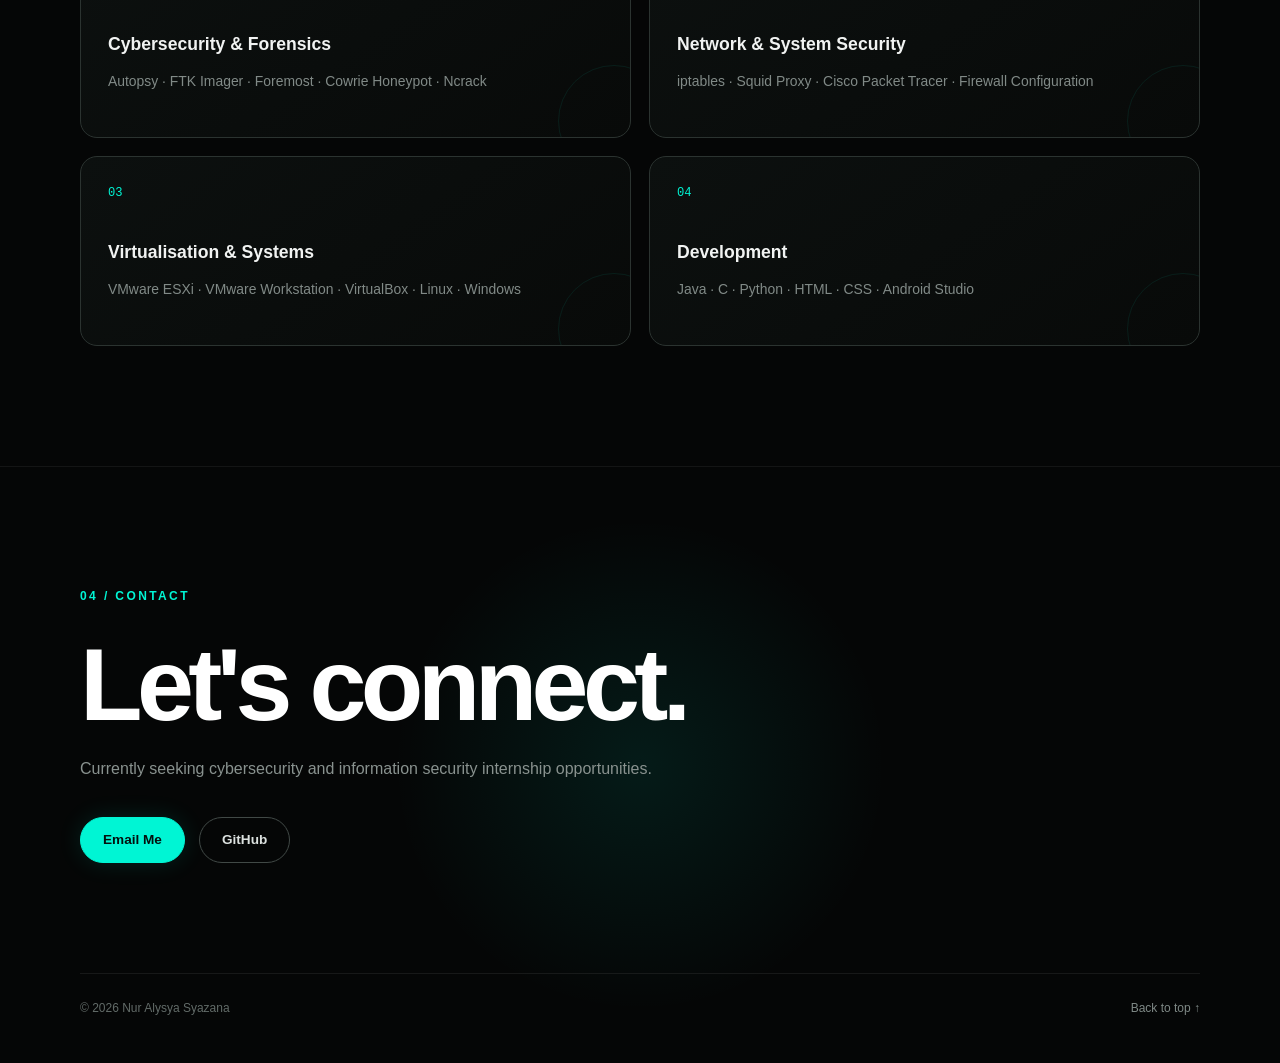
==== commit 946430fb: "Upgrade portfolio typography" ====
--- a/index.html
+++ b/index.html
@@ -5,6 +5,16 @@
     <meta charset="UTF-8">
     <meta name="viewport" content="width=device-width, initial-scale=1.0">
 
+    <!-- BOUTIQUE / EDITORIAL TYPOGRAPHY -->
+    <link rel="preconnect" href="https://fonts.googleapis.com">
+    <link rel="preconnect" href="https://fonts.gstatic.com" crossorigin>
+
+    <link
+        href="https://fonts.googleapis.com/css2?family=Inter:wght@400;500;600;700&family=Manrope:wght@400;500;600;700;800&display=swap"
+        rel="stylesheet"
+    >
+
+    <!-- MAIN STYLESHEET -->
     <link rel="stylesheet" href="style.css">
 
     <title>Nur Alysya Syazana | Cybersecurity Portfolio</title>
@@ -12,11 +22,17 @@
 
 <body>
 
-    <!-- NAVIGATION -->
+    <!-- ========================================
+         NAVIGATION
+    ========================================= -->
+
     <nav class="navbar">
+
         <div class="container nav-container">
 
-            <a href="#home" class="logo">NAS<span>.</span></a>
+            <a href="#home" class="logo">
+                NAS<span>.</span>
+            </a>
 
             <div class="nav-links">
                 <a href="#home">Home</a>
@@ -26,13 +42,19 @@
                 <a href="#contact">Contact</a>
             </div>
 
-            <a href="#contact" class="nav-contact">Reach Out</a>
+            <a href="#contact" class="nav-contact">
+                Reach Out
+            </a>
 
         </div>
+
     </nav>
 
 
-    <!-- HOME -->
+    <!-- ========================================
+         HOME
+    ========================================= -->
+
     <section class="hero" id="home">
 
         <div class="container hero-grid">
@@ -58,9 +80,11 @@
                 </p>
 
                 <div class="hero-tags">
+
                     <span>Network Security</span>
                     <span>Digital Forensics</span>
                     <span>Security Automation</span>
+
                 </div>
 
                 <div class="hero-buttons">
@@ -77,6 +101,8 @@
 
             </div>
 
+
+            <!-- TERMINAL -->
 
             <div class="hero-visual">
 
@@ -99,6 +125,7 @@
                             Nur Alysya Syazana
                         </p>
 
+
                         <p>
                             <span class="terminal-symbol">$</span>
                             focus
@@ -107,6 +134,7 @@
                         <p class="terminal-answer">
                             cybersecurity
                         </p>
+
 
                         <p>
                             <span class="terminal-symbol">$</span>
@@ -119,6 +147,7 @@
                             security_automation
                         </p>
 
+
                         <p>
                             <span class="terminal-symbol">$</span>
                             status
@@ -139,34 +168,47 @@
     </section>
 
 
-    <!-- ABOUT -->
+    <!-- ========================================
+         ABOUT
+    ========================================= -->
+
     <section class="section" id="about">
 
         <div class="container">
 
-            <p class="section-number">01 / ABOUT</p>
+            <p class="section-number">
+                01 / ABOUT
+            </p>
+
 
             <div class="about-profile-grid">
 
                 <!-- PROFILE PHOTO -->
+
                 <div class="profile-photo-wrapper">
 
                     <div class="profile-photo">
+
                         <img
                             src="profile.png"
                             alt="Nur Alysya Syazana"
                         >
+
                     </div>
 
                     <div class="profile-label">
+
                         <span></span>
+
                         NUR ALYSYA SYAZANA
+
                     </div>
 
                 </div>
 
 
                 <!-- ABOUT CONTENT -->
+
                 <div class="about-content">
 
                     <h2 class="section-title">
@@ -201,12 +243,18 @@
     </section>
 
 
-    <!-- PROJECTS -->
+    <!-- ========================================
+         PROJECTS
+    ========================================= -->
+
     <section class="section projects-section" id="projects">
 
         <div class="container">
 
-            <p class="section-number">02 / SELECTED PROJECTS</p>
+            <p class="section-number">
+                02 / SELECTED PROJECTS
+            </p>
+
 
             <div class="section-heading">
 
@@ -224,10 +272,14 @@
 
             <div class="project-grid">
 
-                <!-- PROJECT 1 -->
+
+                <!-- PROJECT 01 -->
+
                 <article class="project-card">
 
-                    <div class="project-number">01</div>
+                    <div class="project-number">
+                        01
+                    </div>
 
                     <p class="project-status">
                         FINAL YEAR PROJECT · IN PROGRESS
@@ -245,22 +297,28 @@
                     </p>
 
                     <div class="project-tools">
+
                         <span>LimaCharlie</span>
                         <span>SOAR</span>
                         <span>Security Automation</span>
+
                     </div>
 
                     <a href="#" class="project-link">
-                        View Case Study →
+                        View Case Study
+                        <span>↗</span>
                     </a>
 
                 </article>
 
 
-                <!-- PROJECT 2 -->
+                <!-- PROJECT 02 -->
+
                 <article class="project-card">
 
-                    <div class="project-number">02</div>
+                    <div class="project-number">
+                        02
+                    </div>
 
                     <p class="project-status">
                         INTRUSION DETECTION
@@ -278,23 +336,29 @@
                     </p>
 
                     <div class="project-tools">
+
                         <span>Cowrie</span>
                         <span>Ncrack</span>
                         <span>Linux</span>
                         <span>Flask</span>
+
                     </div>
 
                     <a href="#" class="project-link">
-                        View Case Study →
+                        View Case Study
+                        <span>↗</span>
                     </a>
 
                 </article>
 
 
-                <!-- PROJECT 3 -->
+                <!-- PROJECT 03 -->
+
                 <article class="project-card">
 
-                    <div class="project-number">03</div>
+                    <div class="project-number">
+                        03
+                    </div>
 
                     <p class="project-status">
                         NETWORK SECURITY
@@ -312,23 +376,29 @@
                     </p>
 
                     <div class="project-tools">
+
                         <span>VMware ESXi</span>
                         <span>iptables</span>
                         <span>Squid Proxy</span>
                         <span>Linux</span>
+
                     </div>
 
                     <a href="#" class="project-link">
-                        View Case Study →
+                        View Case Study
+                        <span>↗</span>
                     </a>
 
                 </article>
 
 
-                <!-- PROJECT 4 -->
+                <!-- PROJECT 04 -->
+
                 <article class="project-card">
 
-                    <div class="project-number">04</div>
+                    <div class="project-number">
+                        04
+                    </div>
 
                     <p class="project-status">
                         DIGITAL FORENSICS
@@ -346,13 +416,16 @@
                     </p>
 
                     <div class="project-tools">
+
                         <span>Autopsy</span>
                         <span>FTK Imager</span>
                         <span>Foremost</span>
+
                     </div>
 
                     <a href="#" class="project-link">
-                        View Case Study →
+                        View Case Study
+                        <span>↗</span>
                     </a>
 
                 </article>
@@ -364,12 +437,17 @@
     </section>
 
 
-    <!-- SKILLS -->
+    <!-- ========================================
+         SKILLS
+    ========================================= -->
+
     <section class="section" id="skills">
 
         <div class="container">
 
-            <p class="section-number">03 / TECHNICAL SKILLS</p>
+            <p class="section-number">
+                03 / TECHNICAL SKILLS
+            </p>
 
             <h2 class="section-title">
                 Tools & Technologies.
@@ -378,51 +456,68 @@
 
             <div class="skills-grid">
 
+
                 <div class="skill-card">
+
                     <p>01</p>
 
-                    <h3>Cybersecurity & Forensics</h3>
+                    <h3>
+                        Cybersecurity & Forensics
+                    </h3>
 
                     <span>
                         Autopsy · FTK Imager · Foremost ·
                         Cowrie Honeypot · Ncrack
                     </span>
+
                 </div>
 
 
                 <div class="skill-card">
+
                     <p>02</p>
 
-                    <h3>Network & System Security</h3>
+                    <h3>
+                        Network & System Security
+                    </h3>
 
                     <span>
                         iptables · Squid Proxy · Cisco Packet Tracer ·
                         Firewall Configuration
                     </span>
+
                 </div>
 
 
                 <div class="skill-card">
+
                     <p>03</p>
 
-                    <h3>Virtualisation & Systems</h3>
+                    <h3>
+                        Virtualisation & Systems
+                    </h3>
 
                     <span>
                         VMware ESXi · VMware Workstation ·
                         VirtualBox · Linux · Windows
                     </span>
+
                 </div>
 
 
                 <div class="skill-card">
+
                     <p>04</p>
 
-                    <h3>Development</h3>
+                    <h3>
+                        Development
+                    </h3>
 
                     <span>
                         Java · C · Python · HTML · CSS ·
                         Android Studio
                     </span>
+
                 </div>
 
             </div>
@@ -432,12 +527,17 @@
     </section>
 
 
-    <!-- CONTACT -->
+    <!-- ========================================
+         CONTACT
+    ========================================= -->
+
     <section class="section contact-section" id="contact">
 
         <div class="container contact-container">
 
-            <p class="section-number">04 / CONTACT</p>
+            <p class="section-number">
+                04 / CONTACT
+            </p>
 
             <h2>
                 Let's connect.
--- a/style.css
+++ b/style.css
@@ -2,7 +2,7 @@
    NUR ALYSYA SYAZANA
    CYBERSECURITY PORTFOLIO
 
-   Graphite / Turquoise / Silver
+   Black / Graphite / Bright Turquoise / Silver
 ======================================== */
 
 * {
@@ -16,8 +16,8 @@
 }
 
 body {
-    background: #050706;
-    color: #f5f7f7;
+    background: #050606;
+    color: #f5f7f6;
     font-family: Arial, Helvetica, sans-serif;
     line-height: 1.6;
     overflow-x: hidden;
@@ -44,9 +44,9 @@
     width: 100%;
     z-index: 1000;
 
-    background: rgba(5, 7, 6, 0.90);
+    background: rgba(5, 6, 6, 0.88);
     border-bottom: 1px solid rgba(255, 255, 255, 0.08);
-    backdrop-filter: blur(14px);
+    backdrop-filter: blur(16px);
 }
 
 .nav-container {
@@ -58,6 +58,7 @@
 }
 
 .logo {
+    color: #ffffff;
     font-size: 1.25rem;
     font-weight: 800;
     letter-spacing: 0.08em;
@@ -65,7 +66,8 @@
 }
 
 .logo span {
-    color: #00a19c;
+    color: #00f5d4;
+    text-shadow: 0 0 15px rgba(0, 245, 212, 0.35);
 }
 
 .nav-links {
@@ -75,35 +77,36 @@
 }
 
 .nav-links a {
-    color: #a7aeac;
+    color: #abb2b0;
     font-size: 0.88rem;
     text-decoration: none;
     transition: 0.25s ease;
 }
 
 .nav-links a:hover {
-    color: #00a19c;
+    color: #00f5d4;
 }
 
 .nav-contact {
     padding: 10px 20px;
 
-    border: 1px solid #00a19c;
+    border: 1px solid #00f5d4;
     border-radius: 999px;
 
-    color: #ffffff;
+    color: #00f5d4;
     font-size: 0.85rem;
+    font-weight: 600;
     text-decoration: none;
 
     transition: 0.25s ease;
 }
 
 .nav-contact:hover {
-    background: #00a19c;
-    color: #03100f;
-
-    box-shadow:
-        0 0 28px rgba(0, 161, 156, 0.28);
+    background: #00f5d4;
+    color: #03100e;
+
+    box-shadow:
+        0 0 30px rgba(0, 245, 212, 0.30);
 }
 
 
@@ -123,38 +126,60 @@
 
     background:
         radial-gradient(
-            circle at 82% 42%,
-            rgba(0, 161, 156, 0.11),
-            transparent 30%
+            circle at 80% 45%,
+            rgba(0, 245, 212, 0.12),
+            transparent 31%
+        ),
+        radial-gradient(
+            circle at 20% 90%,
+            rgba(0, 245, 212, 0.035),
+            transparent 25%
         ),
         linear-gradient(
             120deg,
-            #050706 0%,
-            #080b0a 55%,
-            #07100f 100%
+            #050606 0%,
+            #090b0a 58%,
+            #06110f 100%
         );
 }
 
-/* Subtle technical line */
+.hero::before {
+    content: "";
+
+    position: absolute;
+    top: 78px;
+    right: -200px;
+
+    width: 550px;
+    height: 550px;
+
+    border: 1px solid rgba(0, 245, 212, 0.07);
+    border-radius: 50%;
+
+    pointer-events: none;
+}
 
 .hero::after {
     content: "";
 
     position: absolute;
+    bottom: 0;
     left: 0;
-    bottom: 0;
 
     width: 100%;
-    height: 1px;
+    height: 2px;
 
     background: linear-gradient(
         90deg,
-        transparent,
-        #00a19c,
-        transparent
+        transparent 0%,
+        #00f5d4 35%,
+        #5fffe6 50%,
+        #00f5d4 65%,
+        transparent 100%
     );
 
-    opacity: 0.45;
+    box-shadow:
+        0 0 15px rgba(0, 245, 212, 0.40);
 }
 
 .hero-grid {
@@ -171,17 +196,20 @@
 .eyebrow {
     margin-bottom: 22px;
 
-    color: #00a19c;
+    color: #00f5d4;
 
     font-size: 0.78rem;
     font-weight: 700;
     letter-spacing: 0.24em;
+
+    text-shadow:
+        0 0 18px rgba(0, 245, 212, 0.22);
 }
 
 .hero h1 {
     margin-bottom: 24px;
 
-    color: #f6f7f7;
+    color: #ffffff;
 
     font-size: clamp(3.8rem, 7vw, 6.8rem);
     line-height: 0.92;
@@ -189,13 +217,22 @@
 }
 
 .hero h1 span {
-    color: #ffffff;
+    background: linear-gradient(
+        90deg,
+        #ffffff 0%,
+        #d8dedc 70%,
+        #aeb8b5 100%
+    );
+
+    -webkit-background-clip: text;
+    background-clip: text;
+    color: transparent;
 }
 
 .hero h2 {
     margin-bottom: 20px;
 
-    color: #c4cac8;
+    color: #c8cfcd;
 
     font-size: clamp(1.25rem, 2.5vw, 1.75rem);
     font-weight: 400;
@@ -204,13 +241,15 @@
 .hero-description {
     max-width: 650px;
 
-    color: #89918f;
+    color: #89928f;
 
     font-size: 1.02rem;
 }
 
 
-/* HERO TAGS */
+/* ========================================
+   HERO TAGS
+======================================== */
 
 .hero-tags {
     display: flex;
@@ -223,18 +262,20 @@
 .hero-tags span {
     padding: 7px 13px;
 
-    border: 1px solid rgba(0, 161, 156, 0.30);
+    border: 1px solid rgba(0, 245, 212, 0.34);
     border-radius: 999px;
 
-    background: rgba(0, 161, 156, 0.06);
-
-    color: #73d6d1;
+    background: rgba(0, 245, 212, 0.055);
+
+    color: #5fffe6;
 
     font-size: 0.76rem;
 }
 
 
-/* HERO BUTTONS */
+/* ========================================
+   HERO BUTTONS
+======================================== */
 
 .hero-buttons {
     display: flex;
@@ -259,32 +300,36 @@
 }
 
 .btn-primary {
-    background: #00a19c;
-    border: 1px solid #00a19c;
-
-    color: #02100f;
+    background: #00f5d4;
+    border: 1px solid #00f5d4;
+
+    color: #03100e;
+
+    box-shadow:
+        0 0 20px rgba(0, 245, 212, 0.12);
 }
 
 .btn-primary:hover {
-    transform: translateY(-2px);
-
-    background: #12b8b1;
-
-    box-shadow:
-        0 0 30px rgba(0, 161, 156, 0.30);
+    transform: translateY(-3px);
+
+    background: #5fffe6;
+    border-color: #5fffe6;
+
+    box-shadow:
+        0 0 35px rgba(0, 245, 212, 0.30);
 }
 
 .btn-secondary {
-    border: 1px solid #4b5250;
-
-    color: #d9dddc;
+    border: 1px solid #525a57;
+
+    color: #d8dddb;
 }
 
 .btn-secondary:hover {
-    transform: translateY(-2px);
-
-    border-color: #00a19c;
-    color: #ffffff;
+    transform: translateY(-3px);
+
+    border-color: #00f5d4;
+    color: #00f5d4;
 }
 
 
@@ -303,14 +348,19 @@
 
     overflow: hidden;
 
-    border: 1px solid #303735;
+    border: 1px solid #343c39;
     border-radius: 18px;
 
-    background: #080c0b;
-
-    box-shadow:
-        0 25px 70px rgba(0, 0, 0, 0.50),
-        0 0 50px rgba(0, 161, 156, 0.08);
+    background:
+        linear-gradient(
+            145deg,
+            #0b0e0d,
+            #070908
+        );
+
+    box-shadow:
+        0 30px 80px rgba(0, 0, 0, 0.50),
+        0 0 50px rgba(0, 245, 212, 0.10);
 }
 
 .terminal-top {
@@ -322,8 +372,8 @@
 
     padding: 0 18px;
 
-    background: #101412;
-    border-bottom: 1px solid #282e2c;
+    background: #111513;
+    border-bottom: 1px solid #2a302e;
 }
 
 .terminal-top span {
@@ -332,15 +382,18 @@
 
     border-radius: 50%;
 
-    background: #59605e;
+    background: #59615e;
 }
 
 .terminal-top span:nth-child(2) {
-    background: #7d8582;
+    background: #a6aeab;
 }
 
 .terminal-top span:nth-child(3) {
-    background: #00a19c;
+    background: #00f5d4;
+
+    box-shadow:
+        0 0 10px rgba(0, 245, 212, 0.50);
 }
 
 .terminal-content {
@@ -348,7 +401,7 @@
 
     padding: 28px;
 
-    color: #d9dddc;
+    color: #dce1df;
 
     font-family: "Courier New", Courier, monospace;
     font-size: 0.88rem;
@@ -359,7 +412,7 @@
 }
 
 .terminal-symbol {
-    color: #00a19c;
+    color: #00f5d4;
 }
 
 .terminal-answer {
@@ -373,10 +426,10 @@
 .terminal-active {
     padding-left: 17px;
 
-    color: #00c9c1;
+    color: #5fffe6;
 
     text-shadow:
-        0 0 14px rgba(0, 201, 193, 0.30);
+        0 0 14px rgba(0, 245, 212, 0.45);
 }
 
 
@@ -395,7 +448,7 @@
 .section-number {
     margin-bottom: 28px;
 
-    color: #00a19c;
+    color: #00f5d4;
 
     font-size: 0.75rem;
     font-weight: 700;
@@ -403,6 +456,8 @@
 }
 
 .section-title {
+    color: #f7f8f8;
+
     font-size: clamp(2.4rem, 5vw, 4.4rem);
     line-height: 1.05;
     letter-spacing: -0.04em;
@@ -425,20 +480,155 @@
 
 
 /* ========================================
-   ABOUT
-======================================== */
-
-.about-grid {
+   ABOUT + PROFILE PHOTO
+======================================== */
+
+.about-profile-grid {
     display: grid;
-    grid-template-columns: 1.15fr 0.85fr;
-    gap: 100px;
-    align-items: start;
+
+    /* Smaller portrait column */
+    grid-template-columns: 290px 1fr;
+
+    gap: 80px;
+    align-items: center;
+}
+
+.profile-photo-wrapper {
+    position: relative;
+
+    width: 100%;
+    max-width: 290px;
+}
+
+.profile-photo {
+    position: relative;
+
+    width: 100%;
+    aspect-ratio: 4 / 5;
+
+    overflow: hidden;
+
+    border: 1px solid rgba(0, 245, 212, 0.40);
+    border-radius: 22px;
+
+    background: #f4f4f4;
+
+    box-shadow:
+        0 25px 60px rgba(0, 0, 0, 0.40),
+        0 0 40px rgba(0, 245, 212, 0.08);
+}
+
+.profile-photo::before {
+    content: "";
+
+    position: absolute;
+    top: 0;
+    left: 0;
+
+    z-index: 3;
+
+    width: 100%;
+    height: 3px;
+
+    background: linear-gradient(
+        90deg,
+        #00f5d4,
+        #5fffe6,
+        transparent 80%
+    );
+
+    box-shadow:
+        0 0 16px rgba(0, 245, 212, 0.35);
+}
+
+
+/* Show more of the original photo */
+
+.profile-photo img {
+    display: block;
+
+    width: 100%;
+    height: 100%;
+
+    object-fit: contain;
+    object-position: center;
+
+    background: #f4f4f4;
+
+    transform: scale(0.90);
+
+    filter:
+        contrast(1.02)
+        saturate(0.95);
+
+    transition:
+        transform 0.4s ease,
+        filter 0.4s ease;
+}
+
+.profile-photo::after {
+    content: "";
+
+    position: absolute;
+    inset: 0;
+
+    z-index: 2;
+
+    pointer-events: none;
+
+    background:
+        linear-gradient(
+            180deg,
+            transparent 72%,
+            rgba(5, 6, 6, 0.10) 100%
+        );
+}
+
+.profile-photo:hover img {
+    transform: scale(0.93);
+
+    filter:
+        contrast(1.03)
+        saturate(1);
+}
+
+.profile-label {
+    display: flex;
+    align-items: center;
+    gap: 10px;
+
+    margin-top: 17px;
+
+    color: #737d79;
+
+    font-family: "Courier New", Courier, monospace;
+    font-size: 0.68rem;
+    font-weight: 700;
+    letter-spacing: 0.16em;
+}
+
+.profile-label span {
+    width: 25px;
+    height: 2px;
+
+    background: #00f5d4;
+
+    box-shadow:
+        0 0 10px rgba(0, 245, 212, 0.35);
+}
+
+.about-content {
+    max-width: 720px;
+}
+
+.about-content .section-title {
+    margin-bottom: 32px;
 }
 
 .about-text {
-    padding-top: 8px;
-
-    color: #8c9592;
+    max-width: 650px;
+
+    color: #909996;
 
     font-size: 1rem;
 }
@@ -454,11 +644,12 @@
 
 .projects-section {
     background:
-        linear-gradient(
-            135deg,
-            #080b0a 0%,
-            #0a0f0e 100%
-        );
+        radial-gradient(
+            circle at 100% 20%,
+            rgba(0, 245, 212, 0.045),
+            transparent 28%
+        ),
+        #080a09;
 }
 
 .project-grid {
@@ -479,14 +670,166 @@
 
     overflow: hidden;
 
-    border: 1px solid #292f2d;
+    border: 1px solid #2b3330;
     border-radius: 20px;
+
+    background:
+        linear-gradient(
+            145deg,
+            #0d1110,
+            #080a09
+        );
+
+    transition:
+        transform 0.25s ease,
+        border-color 0.25s ease,
+        box-shadow 0.25s ease;
+}
+
+.project-card::before {
+    content: "";
+
+    position: absolute;
+    top: 0;
+    left: 0;
+
+    width: 100%;
+    height: 3px;
+
+    background: linear-gradient(
+        90deg,
+        #00f5d4 0%,
+        #5fffe6 35%,
+        transparent 85%
+    );
+
+    box-shadow:
+        0 0 15px rgba(0, 245, 212, 0.20);
+}
+
+.project-card:hover {
+    transform: translateY(-7px);
+
+    border-color: rgba(0, 245, 212, 0.65);
+
+    box-shadow:
+        0 24px 60px rgba(0, 0, 0, 0.35),
+        0 0 40px rgba(0, 245, 212, 0.09);
+}
+
+.project-number {
+    position: absolute;
+    top: 25px;
+    right: 28px;
+
+    color: #39423f;
+
+    font-size: 2.8rem;
+    font-weight: 800;
+}
+
+.project-status {
+    margin-bottom: 24px;
+
+    color: #00f5d4;
+
+    font-size: 0.68rem;
+    font-weight: 700;
+    letter-spacing: 0.15em;
+}
+
+.project-card h3 {
+    max-width: 80%;
+
+    margin-bottom: 18px;
+
+    color: #f5f7f6;
+
+    font-size: 1.6rem;
+    line-height: 1.2;
+}
+
+.project-description {
+    max-width: 90%;
+
+    margin-bottom: 25px;
+
+    color: #858e8b;
+
+    font-size: 0.92rem;
+}
+
+.project-tools {
+    display: flex;
+    flex-wrap: wrap;
+    gap: 8px;
+
+    margin-bottom: 30px;
+}
+
+.project-tools span {
+    padding: 6px 10px;
+
+    border: 1px solid rgba(0, 245, 212, 0.20);
+    border-radius: 999px;
+
+    background: rgba(0, 245, 212, 0.025);
+
+    color: #b4bfbc;
+
+    font-size: 0.7rem;
+}
+
+.project-link {
+    margin-top: auto;
+
+    width: fit-content;
+
+    color: #e1e6e4;
+
+    font-size: 0.85rem;
+    font-weight: 600;
+    text-decoration: none;
+
+    transition: 0.2s ease;
+}
+
+.project-link:hover {
+    color: #00f5d4;
+}
+
+
+/* ========================================
+   SKILLS
+======================================== */
+
+#skills .section-title {
+    margin-bottom: 55px;
+}
+
+.skills-grid {
+    display: grid;
+    grid-template-columns: repeat(2, 1fr);
+    gap: 18px;
+}
+
+.skill-card {
+    position: relative;
+
+    min-height: 190px;
+
+    padding: 27px;
+
+    overflow: hidden;
+
+    border: 1px solid #2b3330;
+    border-radius: 17px;
 
     background:
         linear-gradient(
             145deg,
             #0c100f,
-            #080c0b
+            #080a09
         );
 
     transition:
@@ -495,254 +838,128 @@
         box-shadow 0.25s ease;
 }
 
-
-/* Petronas accent line */
-
-.project-card::before {
+.skill-card::after {
     content: "";
 
     position: absolute;
-    top: 0;
-    left: 0;
-
-    width: 100%;
-    height: 2px;
-
-    background: linear-gradient(
-        90deg,
-        #00a19c,
-        transparent 75%
-    );
-
-    opacity: 0.65;
-}
-
-.project-card:hover {
-    transform: translateY(-6px);
-
-    border-color: rgba(0, 161, 156, 0.65);
-
-    box-shadow:
-        0 22px 55px rgba(0, 0, 0, 0.32),
-        0 0 35px rgba(0, 161, 156, 0.08);
-}
-
-.project-number {
-    position: absolute;
-    top: 25px;
-    right: 28px;
-
-    color: #353c39;
-
-    font-size: 2.8rem;
-    font-weight: 800;
-}
-
-.project-status {
-    margin-bottom: 24px;
-
-    color: #00a19c;
-
-    font-size: 0.68rem;
-    font-weight: 700;
-    letter-spacing: 0.15em;
-}
-
-.project-card h3 {
-    max-width: 80%;
-
-    margin-bottom: 18px;
-
-    color: #f5f7f6;
-
-    font-size: 1.6rem;
-    line-height: 1.2;
-}
-
-.project-description {
-    max-width: 90%;
-
-    margin-bottom: 25px;
-
-    color: #828b88;
-
-    font-size: 0.92rem;
-}
-
-.project-tools {
+    right: -40px;
+    bottom: -40px;
+
+    width: 110px;
+    height: 110px;
+
+    border: 1px solid rgba(0, 245, 212, 0.08);
+    border-radius: 50%;
+}
+
+.skill-card:hover {
+    transform: translateY(-4px);
+
+    border-color: rgba(0, 245, 212, 0.50);
+
+    box-shadow:
+        0 0 30px rgba(0, 245, 212, 0.05);
+}
+
+.skill-card > p {
+    margin-bottom: 35px;
+
+    color: #00f5d4;
+
+    font-family: "Courier New", Courier, monospace;
+    font-size: 0.76rem;
+}
+
+.skill-card h3 {
+    margin-bottom: 10px;
+
+    color: #f1f3f2;
+
+    font-size: 1.1rem;
+}
+
+.skill-card span {
+    color: #818a87;
+
+    font-size: 0.87rem;
+    line-height: 1.8;
+}
+
+
+/* ========================================
+   CONTACT
+======================================== */
+
+.contact-section {
+    padding-bottom: 45px;
+
+    background:
+        radial-gradient(
+            circle at 50% 50%,
+            rgba(0, 245, 212, 0.085),
+            transparent 35%
+        ),
+        #050606;
+}
+
+.contact-container > h2 {
+    margin-bottom: 20px;
+
+    color: #ffffff;
+
+    font-size: clamp(3.3rem, 8vw, 7rem);
+    line-height: 1;
+    letter-spacing: -0.055em;
+}
+
+.contact-description {
+    max-width: 600px;
+
+    color: #89928f;
+
+    font-size: 1rem;
+}
+
+.contact-links {
     display: flex;
     flex-wrap: wrap;
-    gap: 8px;
-
-    margin-bottom: 30px;
-}
-
-.project-tools span {
-    padding: 6px 10px;
-
-    border: 1px solid #303936;
+    gap: 14px;
+
+    margin-top: 35px;
+}
+
+.contact-links a {
+    padding: 11px 22px;
+
+    border: 1px solid #414946;
     border-radius: 999px;
 
-    color: #abb3b0;
-
-    font-size: 0.7rem;
-}
-
-.project-link {
-    margin-top: auto;
-
-    width: fit-content;
-
-    color: #dce2e0;
+    color: #dce1df;
 
     font-size: 0.85rem;
     font-weight: 600;
     text-decoration: none;
 
-    transition: 0.2s ease;
-}
-
-.project-link:hover {
-    color: #00c9c1;
-}
-
-
-/* ========================================
-   SKILLS
-======================================== */
-
-#skills .section-title {
-    margin-bottom: 55px;
-}
-
-.skills-grid {
-    display: grid;
-    grid-template-columns: repeat(2, 1fr);
-    gap: 18px;
-}
-
-.skill-card {
-    position: relative;
-
-    min-height: 190px;
-
-    padding: 27px;
-
-    overflow: hidden;
-
-    border: 1px solid #292f2d;
-    border-radius: 17px;
-
-    background:
-        linear-gradient(
-            145deg,
-            #0b0f0e,
-            #080b0a
-        );
-
     transition: 0.25s ease;
 }
 
-.skill-card:hover {
-    border-color: rgba(0, 161, 156, 0.50);
-
+.contact-links a:first-child {
+    border-color: #00f5d4;
+    background: #00f5d4;
+
+    color: #03100e;
+
+    box-shadow:
+        0 0 25px rgba(0, 245, 212, 0.12);
+}
+
+.contact-links a:hover {
     transform: translateY(-3px);
-}
-
-.skill-card > p {
-    margin-bottom: 35px;
-
-    color: #00a19c;
-
-    font-family: "Courier New", Courier, monospace;
-    font-size: 0.76rem;
-}
-
-.skill-card h3 {
-    margin-bottom: 10px;
-
-    color: #f1f3f2;
-
-    font-size: 1.1rem;
-}
-
-.skill-card span {
-    color: #7f8885;
-
-    font-size: 0.87rem;
-    line-height: 1.8;
-}
-
-
-/* ========================================
-   CONTACT
-======================================== */
-
-.contact-section {
-    padding-bottom: 45px;
-
-    background:
-        radial-gradient(
-            circle at 50% 50%,
-            rgba(0, 161, 156, 0.08),
-            transparent 35%
-        ),
-        #050706;
-}
-
-.contact-container > h2 {
-    margin-bottom: 20px;
-
-    font-size: clamp(3.3rem, 8vw, 7rem);
-    line-height: 1;
-    letter-spacing: -0.055em;
-}
-
-.contact-description {
-    max-width: 600px;
-
-    color: #87908d;
-
-    font-size: 1rem;
-}
-
-.contact-links {
-    display: flex;
-    flex-wrap: wrap;
-    gap: 14px;
-
-    margin-top: 35px;
-}
-
-.contact-links a {
-    padding: 11px 22px;
-
-    border: 1px solid #3b4340;
-    border-radius: 999px;
-
-    color: #dce1df;
-
-    font-size: 0.85rem;
-    font-weight: 600;
-    text-decoration: none;
-
-    transition: 0.25s ease;
-}
-
-.contact-links a:first-child {
-    border-color: #00a19c;
-    background: #00a19c;
-
-    color: #02100f;
-}
-
-.contact-links a:hover {
-    transform: translateY(-2px);
-
-    border-color: #00a19c;
-
-    box-shadow:
-        0 0 25px rgba(0, 161, 156, 0.12);
+
+    border-color: #00f5d4;
+
+    box-shadow:
+        0 0 28px rgba(0, 245, 212, 0.13);
 }
 
 
@@ -760,28 +977,28 @@
 
     border-top: 1px solid rgba(255, 255, 255, 0.07);
 
-    color: #5e6764;
+    color: #626b68;
 
     font-size: 0.75rem;
 }
 
 .footer a {
-    color: #7b8582;
+    color: #7f8986;
     text-decoration: none;
 }
 
 .footer a:hover {
-    color: #00a19c;
-}
-
-
-/* ========================================
-   TEXT SELECTION
+    color: #00f5d4;
+}
+
+
+/* ========================================
+   SELECTION
 ======================================== */
 
 ::selection {
-    background: #00a19c;
-    color: #04100f;
+    background: #00f5d4;
+    color: #03100e;
 }
 
 
@@ -794,16 +1011,16 @@
 }
 
 ::-webkit-scrollbar-track {
-    background: #050706;
+    background: #050606;
 }
 
 ::-webkit-scrollbar-thumb {
-    background: #303735;
+    background: #343c39;
     border-radius: 10px;
 }
 
 ::-webkit-scrollbar-thumb:hover {
-    background: #00a19c;
+    background: #00f5d4;
 }
 
 
@@ -817,12 +1034,8 @@
         display: none;
     }
 
-    .hero-grid,
-    .about-grid {
+    .hero-grid {
         grid-template-columns: 1fr;
-    }
-
-    .hero-grid {
         gap: 60px;
     }
 
@@ -838,8 +1051,13 @@
         max-width: 520px;
     }
 
-    .about-grid {
-        gap: 40px;
+    .about-profile-grid {
+        grid-template-columns: 240px 1fr;
+        gap: 45px;
+    }
+
+    .profile-photo-wrapper {
+        max-width: 240px;
     }
 
     .section-heading {
@@ -854,7 +1072,23 @@
     .skills-grid {
         grid-template-columns: 1fr;
     }
-
+}
+
+
+/* ========================================
+   SMALL TABLET / LARGE PHONE
+======================================== */
+
+@media (max-width: 700px) {
+
+    .about-profile-grid {
+        grid-template-columns: 1fr;
+        gap: 45px;
+    }
+
+    .profile-photo-wrapper {
+        max-width: 280px;
+    }
 }
 
 
@@ -888,6 +1122,10 @@
         padding-bottom: 90px;
     }
 
+    .hero::before {
+        display: none;
+    }
+
     .hero h1 {
         font-size: clamp(3.2rem, 16vw, 5rem);
     }
@@ -919,6 +1157,10 @@
 
     .section-title {
         font-size: 2.6rem;
+    }
+
+    .profile-photo-wrapper {
+        max-width: 260px;
     }
 
     .project-card {
@@ -948,5 +1190,4 @@
 
         margin-top: 80px;
     }
-
-}
+}
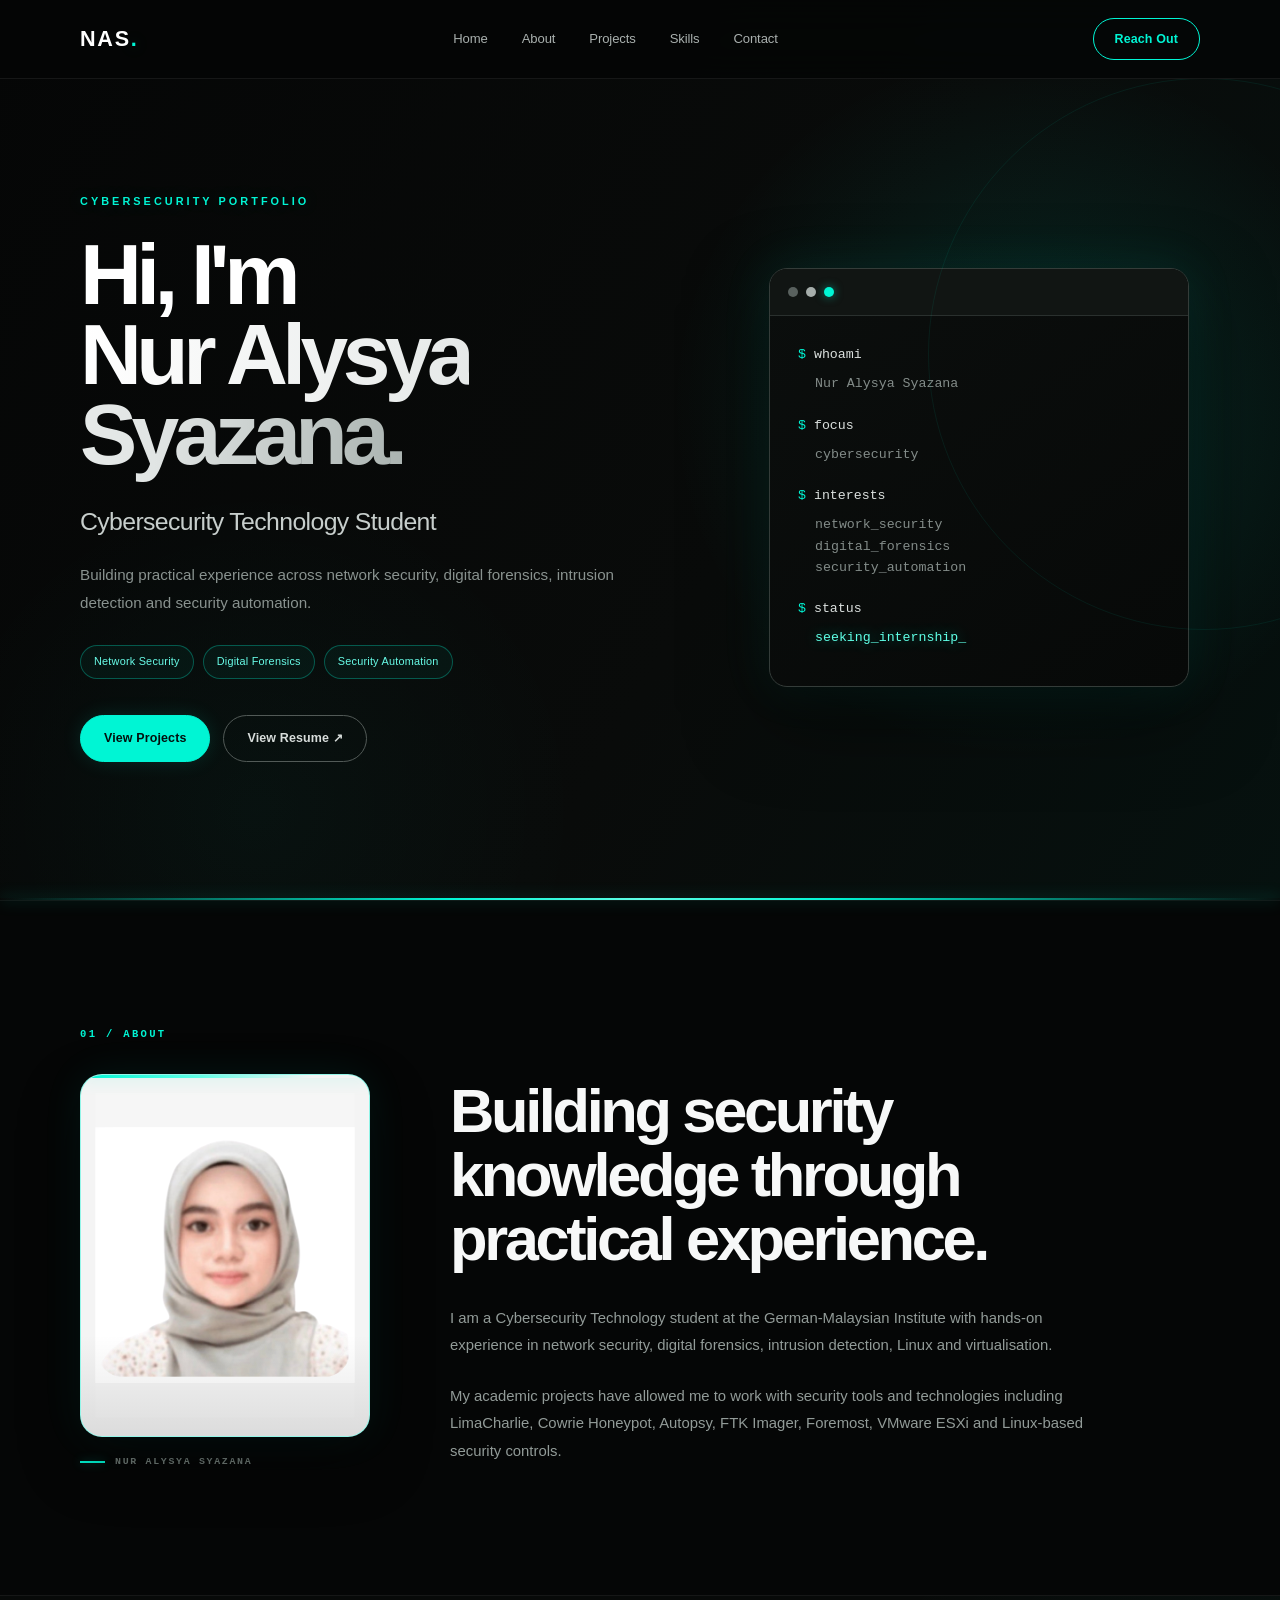
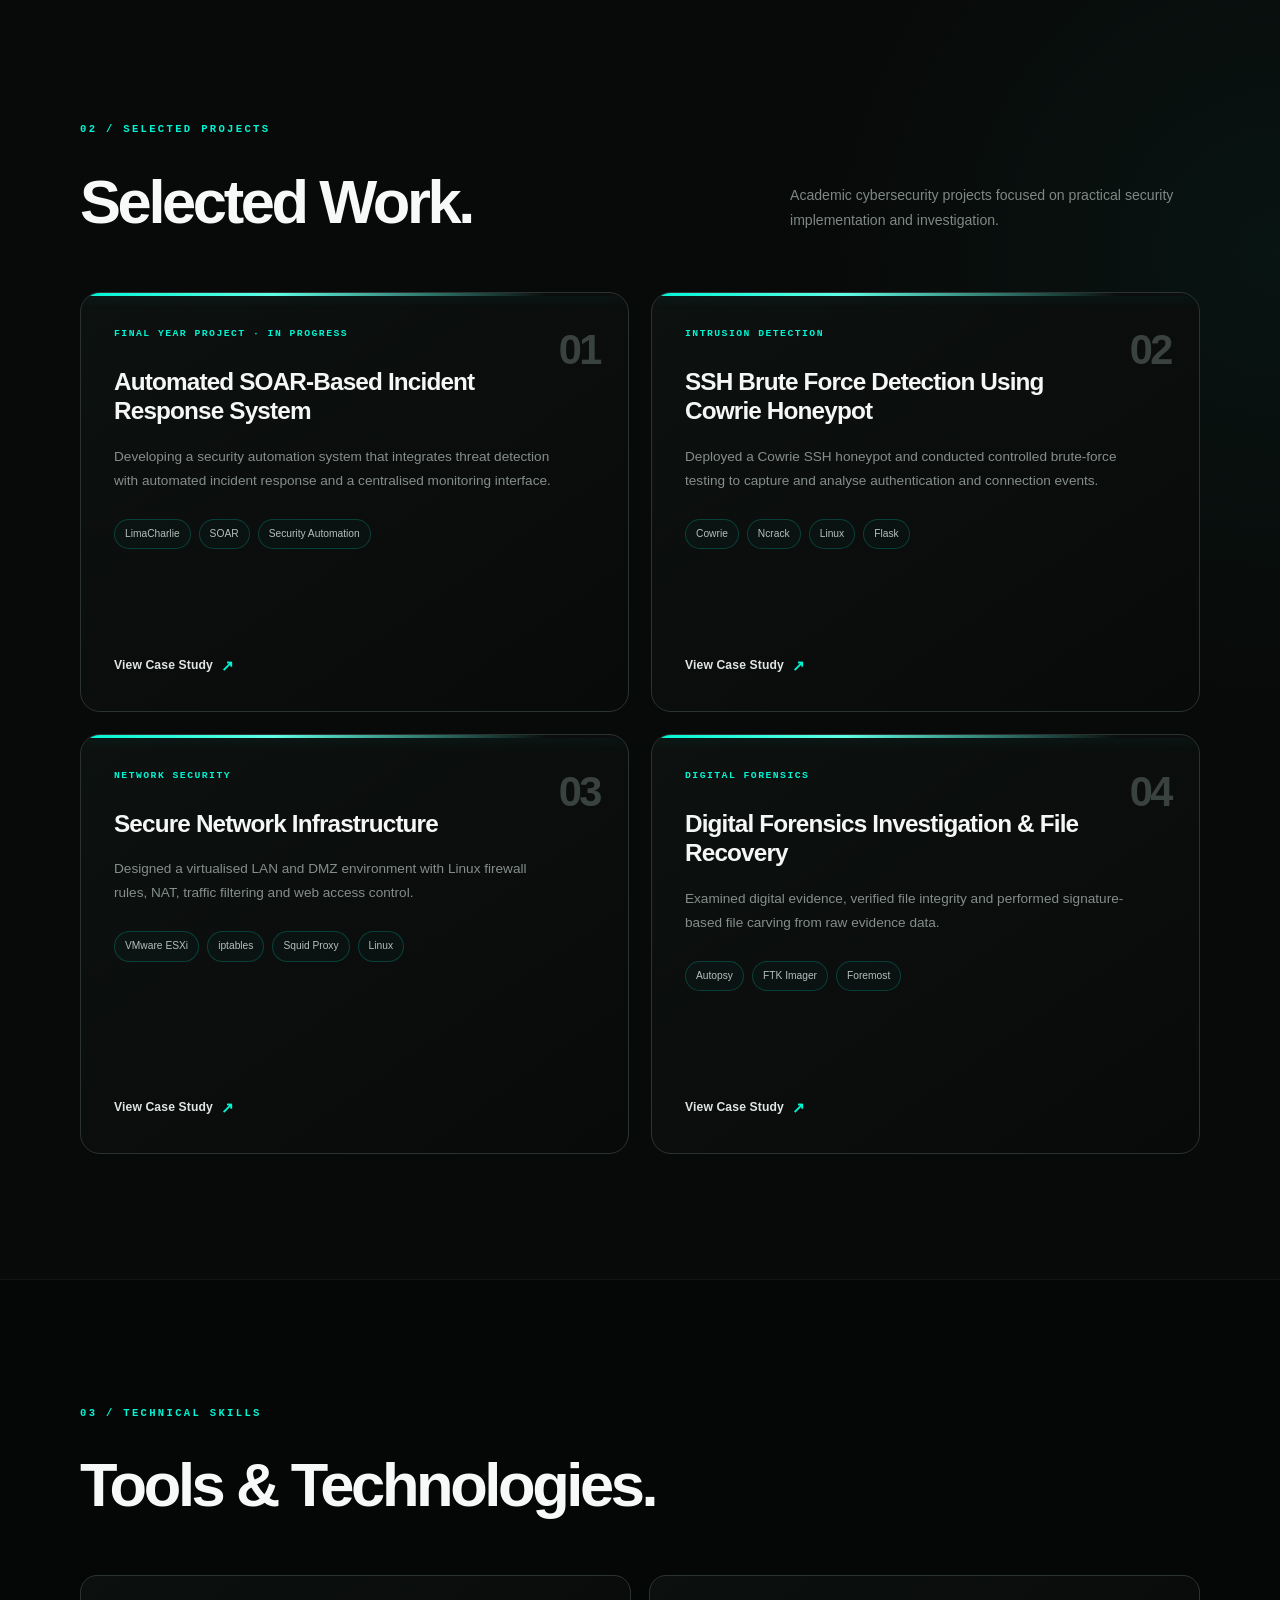
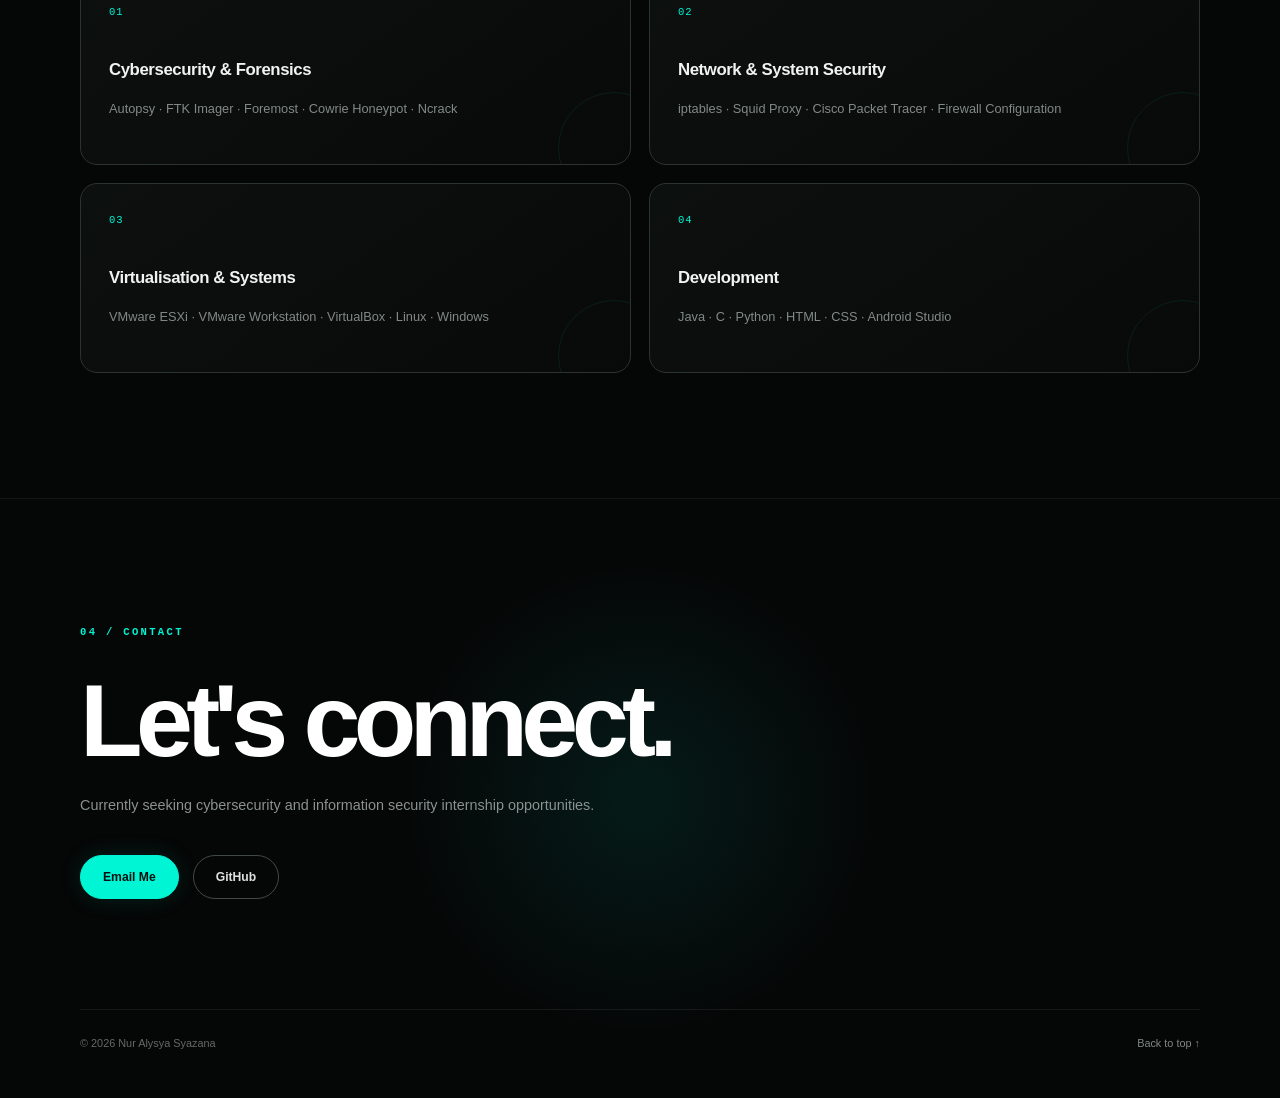
==== commit d3b51262: "Connect resume button" ====
--- a/index.html
+++ b/index.html
@@ -5,7 +5,7 @@
     <meta charset="UTF-8">
     <meta name="viewport" content="width=device-width, initial-scale=1.0">
 
-    <!-- BOUTIQUE / EDITORIAL TYPOGRAPHY -->
+    <!-- TYPOGRAPHY -->
     <link rel="preconnect" href="https://fonts.googleapis.com">
     <link rel="preconnect" href="https://fonts.gstatic.com" crossorigin>
 
@@ -80,11 +80,9 @@
                 </p>
 
                 <div class="hero-tags">
-
                     <span>Network Security</span>
                     <span>Digital Forensics</span>
                     <span>Security Automation</span>
-
                 </div>
 
                 <div class="hero-buttons">
@@ -93,8 +91,13 @@
                         View Projects
                     </a>
 
-                    <a href="#" class="btn btn-secondary">
-                        View Resume
+                    <a
+                        href="Nur_Alysya_Syazana_Resume.pdf"
+                        class="btn btn-secondary"
+                        target="_blank"
+                        rel="noopener noreferrer"
+                    >
+                        View Resume ↗
                     </a>
 
                 </div>
@@ -125,7 +128,6 @@
                             Nur Alysya Syazana
                         </p>
 
-
                         <p>
                             <span class="terminal-symbol">$</span>
                             focus
@@ -134,7 +136,6 @@
                         <p class="terminal-answer">
                             cybersecurity
                         </p>
-
 
                         <p>
                             <span class="terminal-symbol">$</span>
@@ -147,7 +148,6 @@
                             security_automation
                         </p>
 
-
                         <p>
                             <span class="terminal-symbol">$</span>
                             status
@@ -179,7 +179,6 @@
             <p class="section-number">
                 01 / ABOUT
             </p>
-
 
             <div class="about-profile-grid">
 
@@ -255,7 +254,6 @@
                 02 / SELECTED PROJECTS
             </p>
 
-
             <div class="section-heading">
 
                 <h2 class="section-title">
@@ -272,7 +270,6 @@
 
             <div class="project-grid">
 
-
                 <!-- PROJECT 01 -->
 
                 <article class="project-card">
@@ -455,7 +452,6 @@
 
 
             <div class="skills-grid">
-
 
                 <div class="skill-card">
 
--- a/style.css
+++ b/style.css
@@ -2,7 +2,8 @@
    NUR ALYSYA SYAZANA
    CYBERSECURITY PORTFOLIO
 
-   Black / Graphite / Bright Turquoise / Silver
+   Luxury Motorsport / Cybersecurity
+   Black · Graphite · Turquoise · Silver
 ======================================== */
 
 * {
@@ -18,10 +19,21 @@
 body {
     background: #050606;
     color: #f5f7f6;
-    font-family: Arial, Helvetica, sans-serif;
-    line-height: 1.6;
+
+    font-family: "Inter", Arial, sans-serif;
+    font-weight: 400;
+
+    line-height: 1.65;
+
     overflow-x: hidden;
-}
+
+    -webkit-font-smoothing: antialiased;
+}
+
+
+/* ========================================
+   GLOBAL
+======================================== */
 
 a {
     color: inherit;
@@ -41,12 +53,17 @@
     position: fixed;
     top: 0;
     left: 0;
+
     width: 100%;
+
     z-index: 1000;
 
-    background: rgba(5, 6, 6, 0.88);
-    border-bottom: 1px solid rgba(255, 255, 255, 0.08);
-    backdrop-filter: blur(16px);
+    background: rgba(5, 6, 6, 0.90);
+
+    border-bottom:
+        1px solid rgba(255, 255, 255, 0.07);
+
+    backdrop-filter: blur(18px);
 }
 
 .nav-container {
@@ -57,45 +74,74 @@
     justify-content: space-between;
 }
 
+
+/* LOGO */
+
 .logo {
+    font-family: "Manrope", sans-serif;
+
     color: #ffffff;
-    font-size: 1.25rem;
+
+    font-size: 1.35rem;
     font-weight: 800;
+
     letter-spacing: 0.08em;
+
     text-decoration: none;
 }
 
 .logo span {
     color: #00f5d4;
-    text-shadow: 0 0 15px rgba(0, 245, 212, 0.35);
-}
+
+    text-shadow:
+        0 0 15px rgba(0, 245, 212, 0.35);
+}
+
+
+/* NAV LINKS */
 
 .nav-links {
     display: flex;
     align-items: center;
-    gap: 32px;
+
+    gap: 34px;
 }
 
 .nav-links a {
-    color: #abb2b0;
-    font-size: 0.88rem;
+    color: #a9b0ae;
+
+    font-size: 0.82rem;
+    font-weight: 500;
+
+    letter-spacing: -0.01em;
+
     text-decoration: none;
+
     transition: 0.25s ease;
 }
 
 .nav-links a:hover {
+    color: #ffffff;
+}
+
+
+/* CONTACT BUTTON */
+
+.nav-contact {
+    padding: 10px 21px;
+
+    border:
+        1px solid #00f5d4;
+
+    border-radius: 999px;
+
     color: #00f5d4;
-}
-
-.nav-contact {
-    padding: 10px 20px;
-
-    border: 1px solid #00f5d4;
-    border-radius: 999px;
-
-    color: #00f5d4;
-    font-size: 0.85rem;
+
+    font-size: 0.78rem;
     font-weight: 600;
+
+    letter-spacing: 0.01em;
+
     text-decoration: none;
 
     transition: 0.25s ease;
@@ -103,10 +149,11 @@
 
 .nav-contact:hover {
     background: #00f5d4;
+
     color: #03100e;
 
     box-shadow:
-        0 0 30px rgba(0, 245, 212, 0.30);
+        0 0 30px rgba(0, 245, 212, 0.28);
 }
 
 
@@ -122,7 +169,9 @@
     display: flex;
     align-items: center;
 
-    padding: 135px 0 80px;
+    padding:
+        135px 0
+        80px;
 
     background:
         radial-gradient(
@@ -130,11 +179,13 @@
             rgba(0, 245, 212, 0.12),
             transparent 31%
         ),
+
         radial-gradient(
             circle at 20% 90%,
             rgba(0, 245, 212, 0.035),
             transparent 25%
         ),
+
         linear-gradient(
             120deg,
             #050606 0%,
@@ -143,49 +194,67 @@
         );
 }
 
+
+/* DECORATIVE CIRCLE */
+
 .hero::before {
     content: "";
 
     position: absolute;
+
     top: 78px;
     right: -200px;
 
     width: 550px;
     height: 550px;
 
-    border: 1px solid rgba(0, 245, 212, 0.07);
+    border:
+        1px solid rgba(0, 245, 212, 0.07);
+
     border-radius: 50%;
 
     pointer-events: none;
 }
+
+
+/* PETRONAS LINE */
 
 .hero::after {
     content: "";
 
     position: absolute;
+
     bottom: 0;
     left: 0;
 
     width: 100%;
     height: 2px;
 
-    background: linear-gradient(
-        90deg,
-        transparent 0%,
-        #00f5d4 35%,
-        #5fffe6 50%,
-        #00f5d4 65%,
-        transparent 100%
-    );
+    background:
+        linear-gradient(
+            90deg,
+            transparent 0%,
+            #00f5d4 35%,
+            #5fffe6 50%,
+            #00f5d4 65%,
+            transparent 100%
+        );
 
     box-shadow:
         0 0 15px rgba(0, 245, 212, 0.40);
 }
 
+
+/* HERO LAYOUT */
+
 .hero-grid {
     display: grid;
-    grid-template-columns: 1.15fr 0.85fr;
+
+    grid-template-columns:
+        1.15fr 0.85fr;
+
     gap: 80px;
+
     align-items: center;
 }
 
@@ -193,57 +262,90 @@
     max-width: 720px;
 }
 
+
+/* EYEBROW */
+
 .eyebrow {
-    margin-bottom: 22px;
+    margin-bottom: 24px;
 
     color: #00f5d4;
 
-    font-size: 0.78rem;
+    font-family: "Inter", sans-serif;
+
+    font-size: 0.68rem;
     font-weight: 700;
-    letter-spacing: 0.24em;
+
+    letter-spacing: 0.28em;
 
     text-shadow:
         0 0 18px rgba(0, 245, 212, 0.22);
 }
 
+
+/* MAIN HERO TITLE */
+
 .hero h1 {
-    margin-bottom: 24px;
+    margin-bottom: 27px;
 
     color: #ffffff;
 
-    font-size: clamp(3.8rem, 7vw, 6.8rem);
-    line-height: 0.92;
-    letter-spacing: -0.055em;
+    font-family: "Manrope", sans-serif;
+
+    font-size:
+        clamp(3.7rem, 6.7vw, 6.6rem);
+
+    font-weight: 700;
+
+    line-height: 0.93;
+
+    letter-spacing: -0.065em;
 }
 
 .hero h1 span {
-    background: linear-gradient(
-        90deg,
-        #ffffff 0%,
-        #d8dedc 70%,
-        #aeb8b5 100%
-    );
+    background:
+        linear-gradient(
+            90deg,
+            #ffffff 0%,
+            #e1e5e4 65%,
+            #abb4b1 100%
+        );
 
     -webkit-background-clip: text;
     background-clip: text;
+
     color: transparent;
 }
 
+
+/* SUBTITLE */
+
 .hero h2 {
-    margin-bottom: 20px;
-
-    color: #c8cfcd;
-
-    font-size: clamp(1.25rem, 2.5vw, 1.75rem);
+    margin-bottom: 19px;
+
+    color: #c7cecc;
+
+    font-family: "Manrope", sans-serif;
+
+    font-size:
+        clamp(1.15rem, 2vw, 1.55rem);
+
+    font-weight: 500;
+
+    letter-spacing: -0.025em;
+}
+
+
+/* DESCRIPTION */
+
+.hero-description {
+    max-width: 630px;
+
+    color: #89928f;
+
+    font-size: 0.95rem;
     font-weight: 400;
-}
-
-.hero-description {
-    max-width: 650px;
-
-    color: #89928f;
-
-    font-size: 1.02rem;
+
+    line-height: 1.8;
 }
 
 
@@ -254,22 +356,30 @@
 .hero-tags {
     display: flex;
     flex-wrap: wrap;
-    gap: 10px;
-
-    margin-top: 28px;
+
+    gap: 9px;
+
+    margin-top: 29px;
 }
 
 .hero-tags span {
-    padding: 7px 13px;
-
-    border: 1px solid rgba(0, 245, 212, 0.34);
+    padding:
+        7px 13px;
+
+    border:
+        1px solid rgba(0, 245, 212, 0.30);
+
     border-radius: 999px;
 
-    background: rgba(0, 245, 212, 0.055);
-
-    color: #5fffe6;
-
-    font-size: 0.76rem;
+    background:
+        rgba(0, 245, 212, 0.045);
+
+    color: #68fbe7;
+
+    font-size: 0.68rem;
+    font-weight: 500;
+
+    letter-spacing: 0.02em;
 }
 
 
@@ -280,20 +390,25 @@
 .hero-buttons {
     display: flex;
     flex-wrap: wrap;
-    gap: 14px;
-
-    margin-top: 35px;
+
+    gap: 13px;
+
+    margin-top: 36px;
 }
 
 .btn {
     display: inline-block;
 
-    padding: 12px 23px;
+    padding:
+        12px 23px;
 
     border-radius: 999px;
 
-    font-size: 0.88rem;
+    font-size: 0.78rem;
     font-weight: 600;
+
+    letter-spacing: 0.01em;
+
     text-decoration: none;
 
     transition: 0.25s ease;
@@ -301,7 +416,9 @@
 
 .btn-primary {
     background: #00f5d4;
-    border: 1px solid #00f5d4;
+
+    border:
+        1px solid #00f5d4;
 
     color: #03100e;
 
@@ -310,9 +427,11 @@
 }
 
 .btn-primary:hover {
-    transform: translateY(-3px);
+    transform:
+        translateY(-3px);
 
     background: #5fffe6;
+
     border-color: #5fffe6;
 
     box-shadow:
@@ -320,15 +439,18 @@
 }
 
 .btn-secondary {
-    border: 1px solid #525a57;
+    border:
+        1px solid #525a57;
 
     color: #d8dddb;
 }
 
 .btn-secondary:hover {
-    transform: translateY(-3px);
+    transform:
+        translateY(-3px);
 
     border-color: #00f5d4;
+
     color: #00f5d4;
 }
 
@@ -339,6 +461,7 @@
 
 .hero-visual {
     display: flex;
+
     justify-content: center;
 }
 
@@ -348,7 +471,9 @@
 
     overflow: hidden;
 
-    border: 1px solid #343c39;
+    border:
+        1px solid #343c39;
+
     border-radius: 18px;
 
     background:
@@ -368,12 +493,16 @@
 
     display: flex;
     align-items: center;
+
     gap: 8px;
 
-    padding: 0 18px;
+    padding:
+        0 18px;
 
     background: #111513;
-    border-bottom: 1px solid #2a302e;
+
+    border-bottom:
+        1px solid #2a302e;
 }
 
 .terminal-top span {
@@ -403,8 +532,14 @@
 
     color: #dce1df;
 
-    font-family: "Courier New", Courier, monospace;
-    font-size: 0.88rem;
+    font-family:
+        "Courier New",
+        Courier,
+        monospace;
+
+    font-size: 0.83rem;
+
+    line-height: 1.6;
 }
 
 .terminal-content p {
@@ -416,7 +551,8 @@
 }
 
 .terminal-answer {
-    margin-bottom: 20px !important;
+    margin-bottom:
+        20px !important;
 
     padding-left: 17px;
 
@@ -440,42 +576,69 @@
 .section {
     position: relative;
 
-    padding: 120px 0;
-
-    border-top: 1px solid rgba(255, 255, 255, 0.06);
-}
+    padding:
+        125px 0;
+
+    border-top:
+        1px solid rgba(255, 255, 255, 0.055);
+}
+
+
+/* SMALL SECTION LABEL */
 
 .section-number {
-    margin-bottom: 28px;
+    margin-bottom: 31px;
 
     color: #00f5d4;
 
-    font-size: 0.75rem;
+    font-family:
+        "Courier New",
+        Courier,
+        monospace;
+
+    font-size: 0.66rem;
     font-weight: 700;
-    letter-spacing: 0.20em;
-}
+
+    letter-spacing: 0.22em;
+}
+
+
+/* BIG EDITORIAL TITLES */
 
 .section-title {
     color: #f7f8f8;
 
-    font-size: clamp(2.4rem, 5vw, 4.4rem);
-    line-height: 1.05;
-    letter-spacing: -0.04em;
+    font-family: "Manrope", sans-serif;
+
+    font-size:
+        clamp(2.5rem, 4.8vw, 4.25rem);
+
+    font-weight: 600;
+
+    line-height: 1.04;
+
+    letter-spacing: -0.055em;
 }
 
 .section-heading {
     display: flex;
+
     align-items: end;
     justify-content: space-between;
+
     gap: 50px;
 
-    margin-bottom: 55px;
+    margin-bottom: 58px;
 }
 
 .section-heading > p {
-    max-width: 430px;
+    max-width: 410px;
 
     color: #7f8885;
+
+    font-size: 0.88rem;
+
+    line-height: 1.8;
 }
 
 
@@ -486,10 +649,11 @@
 .about-profile-grid {
     display: grid;
 
-    /* Smaller portrait column */
-    grid-template-columns: 290px 1fr;
+    grid-template-columns:
+        290px 1fr;
 
     gap: 80px;
+
     align-items: center;
 }
 
@@ -504,11 +668,14 @@
     position: relative;
 
     width: 100%;
+
     aspect-ratio: 4 / 5;
 
     overflow: hidden;
 
-    border: 1px solid rgba(0, 245, 212, 0.40);
+    border:
+        1px solid rgba(0, 245, 212, 0.40);
+
     border-radius: 22px;
 
     background: #f4f4f4;
@@ -518,10 +685,14 @@
         0 0 40px rgba(0, 245, 212, 0.08);
 }
 
+
+/* TURQUOISE PHOTO DETAIL */
+
 .profile-photo::before {
     content: "";
 
     position: absolute;
+
     top: 0;
     left: 0;
 
@@ -530,19 +701,20 @@
     width: 100%;
     height: 3px;
 
-    background: linear-gradient(
-        90deg,
-        #00f5d4,
-        #5fffe6,
-        transparent 80%
-    );
+    background:
+        linear-gradient(
+            90deg,
+            #00f5d4,
+            #5fffe6,
+            transparent 80%
+        );
 
     box-shadow:
         0 0 16px rgba(0, 245, 212, 0.35);
 }
 
 
-/* Show more of the original photo */
+/* PROFILE IMAGE */
 
 .profile-photo img {
     display: block;
@@ -551,11 +723,13 @@
     height: 100%;
 
     object-fit: contain;
+
     object-position: center;
 
     background: #f4f4f4;
 
-    transform: scale(0.90);
+    transform:
+        scale(0.90);
 
     filter:
         contrast(1.02)
@@ -570,6 +744,7 @@
     content: "";
 
     position: absolute;
+
     inset: 0;
 
     z-index: 2;
@@ -585,26 +760,36 @@
 }
 
 .profile-photo:hover img {
-    transform: scale(0.93);
+    transform:
+        scale(0.93);
 
     filter:
         contrast(1.03)
         saturate(1);
 }
 
+
+/* PROFILE NAME */
+
 .profile-label {
     display: flex;
     align-items: center;
+
     gap: 10px;
 
     margin-top: 17px;
 
     color: #737d79;
 
-    font-family: "Courier New", Courier, monospace;
-    font-size: 0.68rem;
+    font-family:
+        "Courier New",
+        Courier,
+        monospace;
+
+    font-size: 0.62rem;
     font-weight: 700;
-    letter-spacing: 0.16em;
+
+    letter-spacing: 0.17em;
 }
 
 .profile-label span {
@@ -617,24 +802,29 @@
         0 0 10px rgba(0, 245, 212, 0.35);
 }
 
+
+/* ABOUT CONTENT */
+
 .about-content {
     max-width: 720px;
 }
 
 .about-content .section-title {
-    margin-bottom: 32px;
+    margin-bottom: 34px;
 }
 
 .about-text {
     max-width: 650px;
 
-    color: #909996;
-
-    font-size: 1rem;
+    color: #929b98;
+
+    font-size: 0.93rem;
+
+    line-height: 1.85;
 }
 
 .about-text p + p {
-    margin-top: 22px;
+    margin-top: 23px;
 }
 
 
@@ -654,7 +844,10 @@
 
 .project-grid {
     display: grid;
-    grid-template-columns: repeat(2, 1fr);
+
+    grid-template-columns:
+        repeat(2, 1fr);
+
     gap: 22px;
 }
 
@@ -666,11 +859,13 @@
     display: flex;
     flex-direction: column;
 
-    padding: 32px;
+    padding: 33px;
 
     overflow: hidden;
 
-    border: 1px solid #2b3330;
+    border:
+        1px solid #2b3330;
+
     border-radius: 20px;
 
     background:
@@ -686,130 +881,205 @@
         box-shadow 0.25s ease;
 }
 
+
+/* CARD TURQUOISE LINE */
+
 .project-card::before {
     content: "";
 
     position: absolute;
+
     top: 0;
     left: 0;
 
     width: 100%;
     height: 3px;
 
-    background: linear-gradient(
-        90deg,
-        #00f5d4 0%,
-        #5fffe6 35%,
-        transparent 85%
-    );
+    background:
+        linear-gradient(
+            90deg,
+            #00f5d4 0%,
+            #5fffe6 35%,
+            transparent 85%
+        );
 
     box-shadow:
         0 0 15px rgba(0, 245, 212, 0.20);
 }
 
 .project-card:hover {
-    transform: translateY(-7px);
-
-    border-color: rgba(0, 245, 212, 0.65);
+    transform:
+        translateY(-7px);
+
+    border-color:
+        rgba(0, 245, 212, 0.65);
 
     box-shadow:
         0 24px 60px rgba(0, 0, 0, 0.35),
         0 0 40px rgba(0, 245, 212, 0.09);
 }
 
+
+/* LARGE PROJECT NUMBER */
+
 .project-number {
     position: absolute;
-    top: 25px;
+
+    top: 23px;
     right: 28px;
 
     color: #39423f;
 
-    font-size: 2.8rem;
-    font-weight: 800;
-}
+    font-family: "Manrope", sans-serif;
+
+    font-size: 2.6rem;
+    font-weight: 600;
+
+    letter-spacing: -0.06em;
+}
+
+
+/* PROJECT CATEGORY */
 
 .project-status {
-    margin-bottom: 24px;
+    margin-bottom: 25px;
 
     color: #00f5d4;
 
-    font-size: 0.68rem;
+    font-family:
+        "Courier New",
+        Courier,
+        monospace;
+
+    font-size: 0.61rem;
     font-weight: 700;
+
     letter-spacing: 0.15em;
 }
 
+
+/* PROJECT TITLE */
+
 .project-card h3 {
-    max-width: 80%;
-
-    margin-bottom: 18px;
+    max-width: 82%;
+
+    margin-bottom: 19px;
 
     color: #f5f7f6;
 
-    font-size: 1.6rem;
-    line-height: 1.2;
-}
+    font-family: "Manrope", sans-serif;
+
+    font-size: 1.52rem;
+    font-weight: 600;
+
+    line-height: 1.22;
+
+    letter-spacing: -0.035em;
+}
+
+
+/* PROJECT DESCRIPTION */
 
 .project-description {
-    max-width: 90%;
-
-    margin-bottom: 25px;
+    max-width: 92%;
+
+    margin-bottom: 26px;
 
     color: #858e8b;
 
-    font-size: 0.92rem;
-}
+    font-size: 0.85rem;
+
+    line-height: 1.75;
+}
+
+
+/* PROJECT TOOL TAGS */
 
 .project-tools {
     display: flex;
     flex-wrap: wrap;
+
     gap: 8px;
 
     margin-bottom: 30px;
 }
 
 .project-tools span {
-    padding: 6px 10px;
-
-    border: 1px solid rgba(0, 245, 212, 0.20);
+    padding:
+        6px 10px;
+
+    border:
+        1px solid rgba(0, 245, 212, 0.20);
+
     border-radius: 999px;
 
-    background: rgba(0, 245, 212, 0.025);
+    background:
+        rgba(0, 245, 212, 0.025);
 
     color: #b4bfbc;
 
-    font-size: 0.7rem;
-}
+    font-size: 0.64rem;
+    font-weight: 500;
+}
+
+
+/* CASE STUDY LINK */
 
 .project-link {
     margin-top: auto;
 
     width: fit-content;
 
+    display: inline-flex;
+    align-items: center;
+
+    gap: 8px;
+
     color: #e1e6e4;
 
-    font-size: 0.85rem;
+    font-size: 0.76rem;
     font-weight: 600;
+
+    letter-spacing: 0.01em;
+
     text-decoration: none;
 
-    transition: 0.2s ease;
+    transition: 0.25s ease;
+}
+
+.project-link span {
+    color: #00f5d4;
+
+    font-size: 0.95rem;
+
+    transition:
+        transform 0.25s ease;
 }
 
 .project-link:hover {
     color: #00f5d4;
 }
 
+.project-link:hover span {
+    transform:
+        translate(3px, -3px);
+}
+
 
 /* ========================================
    SKILLS
 ======================================== */
 
 #skills .section-title {
-    margin-bottom: 55px;
+    margin-bottom: 58px;
 }
 
 .skills-grid {
     display: grid;
-    grid-template-columns: repeat(2, 1fr);
+
+    grid-template-columns:
+        repeat(2, 1fr);
+
     gap: 18px;
 }
 
@@ -818,11 +1088,13 @@
 
     min-height: 190px;
 
-    padding: 27px;
+    padding: 28px;
 
     overflow: hidden;
 
-    border: 1px solid #2b3330;
+    border:
+        1px solid #2b3330;
+
     border-radius: 17px;
 
     background:
@@ -842,47 +1114,73 @@
     content: "";
 
     position: absolute;
+
     right: -40px;
     bottom: -40px;
 
     width: 110px;
     height: 110px;
 
-    border: 1px solid rgba(0, 245, 212, 0.08);
+    border:
+        1px solid rgba(0, 245, 212, 0.08);
+
     border-radius: 50%;
 }
 
 .skill-card:hover {
-    transform: translateY(-4px);
-
-    border-color: rgba(0, 245, 212, 0.50);
+    transform:
+        translateY(-4px);
+
+    border-color:
+        rgba(0, 245, 212, 0.50);
 
     box-shadow:
         0 0 30px rgba(0, 245, 212, 0.05);
 }
 
+
+/* SKILL NUMBER */
+
 .skill-card > p {
     margin-bottom: 35px;
 
     color: #00f5d4;
 
-    font-family: "Courier New", Courier, monospace;
-    font-size: 0.76rem;
-}
+    font-family:
+        "Courier New",
+        Courier,
+        monospace;
+
+    font-size: 0.66rem;
+
+    letter-spacing: 0.08em;
+}
+
+
+/* SKILL TITLE */
 
 .skill-card h3 {
-    margin-bottom: 10px;
+    margin-bottom: 11px;
 
     color: #f1f3f2;
 
-    font-size: 1.1rem;
-}
+    font-family: "Manrope", sans-serif;
+
+    font-size: 1.05rem;
+    font-weight: 600;
+
+    letter-spacing: -0.025em;
+}
+
+
+/* SKILL LIST */
 
 .skill-card span {
     color: #818a87;
 
-    font-size: 0.87rem;
-    line-height: 1.8;
+    font-size: 0.80rem;
+
+    line-height: 1.85;
 }
 
 
@@ -903,13 +1201,20 @@
 }
 
 .contact-container > h2 {
-    margin-bottom: 20px;
+    margin-bottom: 23px;
 
     color: #ffffff;
 
-    font-size: clamp(3.3rem, 8vw, 7rem);
-    line-height: 1;
-    letter-spacing: -0.055em;
+    font-family: "Manrope", sans-serif;
+
+    font-size:
+        clamp(3.3rem, 8vw, 7rem);
+
+    font-weight: 600;
+
+    line-height: 0.95;
+
+    letter-spacing: -0.065em;
 }
 
 .contact-description {
@@ -917,27 +1222,37 @@
 
     color: #89928f;
 
-    font-size: 1rem;
-}
+    font-size: 0.90rem;
+
+    line-height: 1.8;
+}
+
+
+/* CONTACT BUTTONS */
 
 .contact-links {
     display: flex;
     flex-wrap: wrap;
+
     gap: 14px;
 
-    margin-top: 35px;
+    margin-top: 36px;
 }
 
 .contact-links a {
-    padding: 11px 22px;
-
-    border: 1px solid #414946;
+    padding:
+        11px 22px;
+
+    border:
+        1px solid #414946;
+
     border-radius: 999px;
 
     color: #dce1df;
 
-    font-size: 0.85rem;
+    font-size: 0.76rem;
     font-weight: 600;
+
     text-decoration: none;
 
     transition: 0.25s ease;
@@ -945,6 +1260,7 @@
 
 .contact-links a:first-child {
     border-color: #00f5d4;
+
     background: #00f5d4;
 
     color: #03100e;
@@ -954,7 +1270,8 @@
 }
 
 .contact-links a:hover {
-    transform: translateY(-3px);
+    transform:
+        translateY(-3px);
 
     border-color: #00f5d4;
 
@@ -969,21 +1286,25 @@
 
 .footer {
     display: flex;
+
     justify-content: space-between;
     align-items: center;
 
     margin-top: 110px;
+
     padding-top: 25px;
 
-    border-top: 1px solid rgba(255, 255, 255, 0.07);
+    border-top:
+        1px solid rgba(255, 255, 255, 0.07);
 
     color: #626b68;
 
-    font-size: 0.75rem;
+    font-size: 0.68rem;
 }
 
 .footer a {
     color: #7f8986;
+
     text-decoration: none;
 }
 
@@ -993,11 +1314,12 @@
 
 
 /* ========================================
-   SELECTION
+   TEXT SELECTION
 ======================================== */
 
 ::selection {
     background: #00f5d4;
+
     color: #03100e;
 }
 
@@ -1016,6 +1338,7 @@
 
 ::-webkit-scrollbar-thumb {
     background: #343c39;
+
     border-radius: 10px;
 }
 
@@ -1036,6 +1359,7 @@
 
     .hero-grid {
         grid-template-columns: 1fr;
+
         gap: 60px;
     }
 
@@ -1052,7 +1376,9 @@
     }
 
     .about-profile-grid {
-        grid-template-columns: 240px 1fr;
+        grid-template-columns:
+            240px 1fr;
+
         gap: 45px;
     }
 
@@ -1076,13 +1402,14 @@
 
 
 /* ========================================
-   SMALL TABLET / LARGE PHONE
+   SMALL TABLET
 ======================================== */
 
 @media (max-width: 700px) {
 
     .about-profile-grid {
         grid-template-columns: 1fr;
+
         gap: 45px;
     }
 
@@ -1111,14 +1438,17 @@
     }
 
     .nav-contact {
-        padding: 8px 15px;
-        font-size: 0.75rem;
+        padding:
+            8px 15px;
+
+        font-size: 0.70rem;
     }
 
     .hero {
         min-height: auto;
 
         padding-top: 135px;
+
         padding-bottom: 90px;
     }
 
@@ -1127,15 +1457,17 @@
     }
 
     .hero h1 {
-        font-size: clamp(3.2rem, 16vw, 5rem);
+        font-size:
+            clamp(3rem, 15vw, 4.8rem);
     }
 
     .hero h2 {
-        font-size: 1.2rem;
+        font-size: 1.1rem;
     }
 
     .hero-buttons {
         flex-direction: column;
+
         align-items: flex-start;
     }
 
@@ -1148,15 +1480,16 @@
 
         padding: 23px;
 
-        font-size: 0.78rem;
+        font-size: 0.76rem;
     }
 
     .section {
-        padding: 85px 0;
+        padding:
+            85px 0;
     }
 
     .section-title {
-        font-size: 2.6rem;
+        font-size: 2.55rem;
     }
 
     .profile-photo-wrapper {
@@ -1176,7 +1509,7 @@
     .project-card h3 {
         max-width: 90%;
 
-        font-size: 1.35rem;
+        font-size: 1.30rem;
     }
 
     .contact-container > h2 {
@@ -1185,7 +1518,9 @@
 
     .footer {
         align-items: flex-start;
+
         flex-direction: column;
+
         gap: 12px;
 
         margin-top: 80px;
